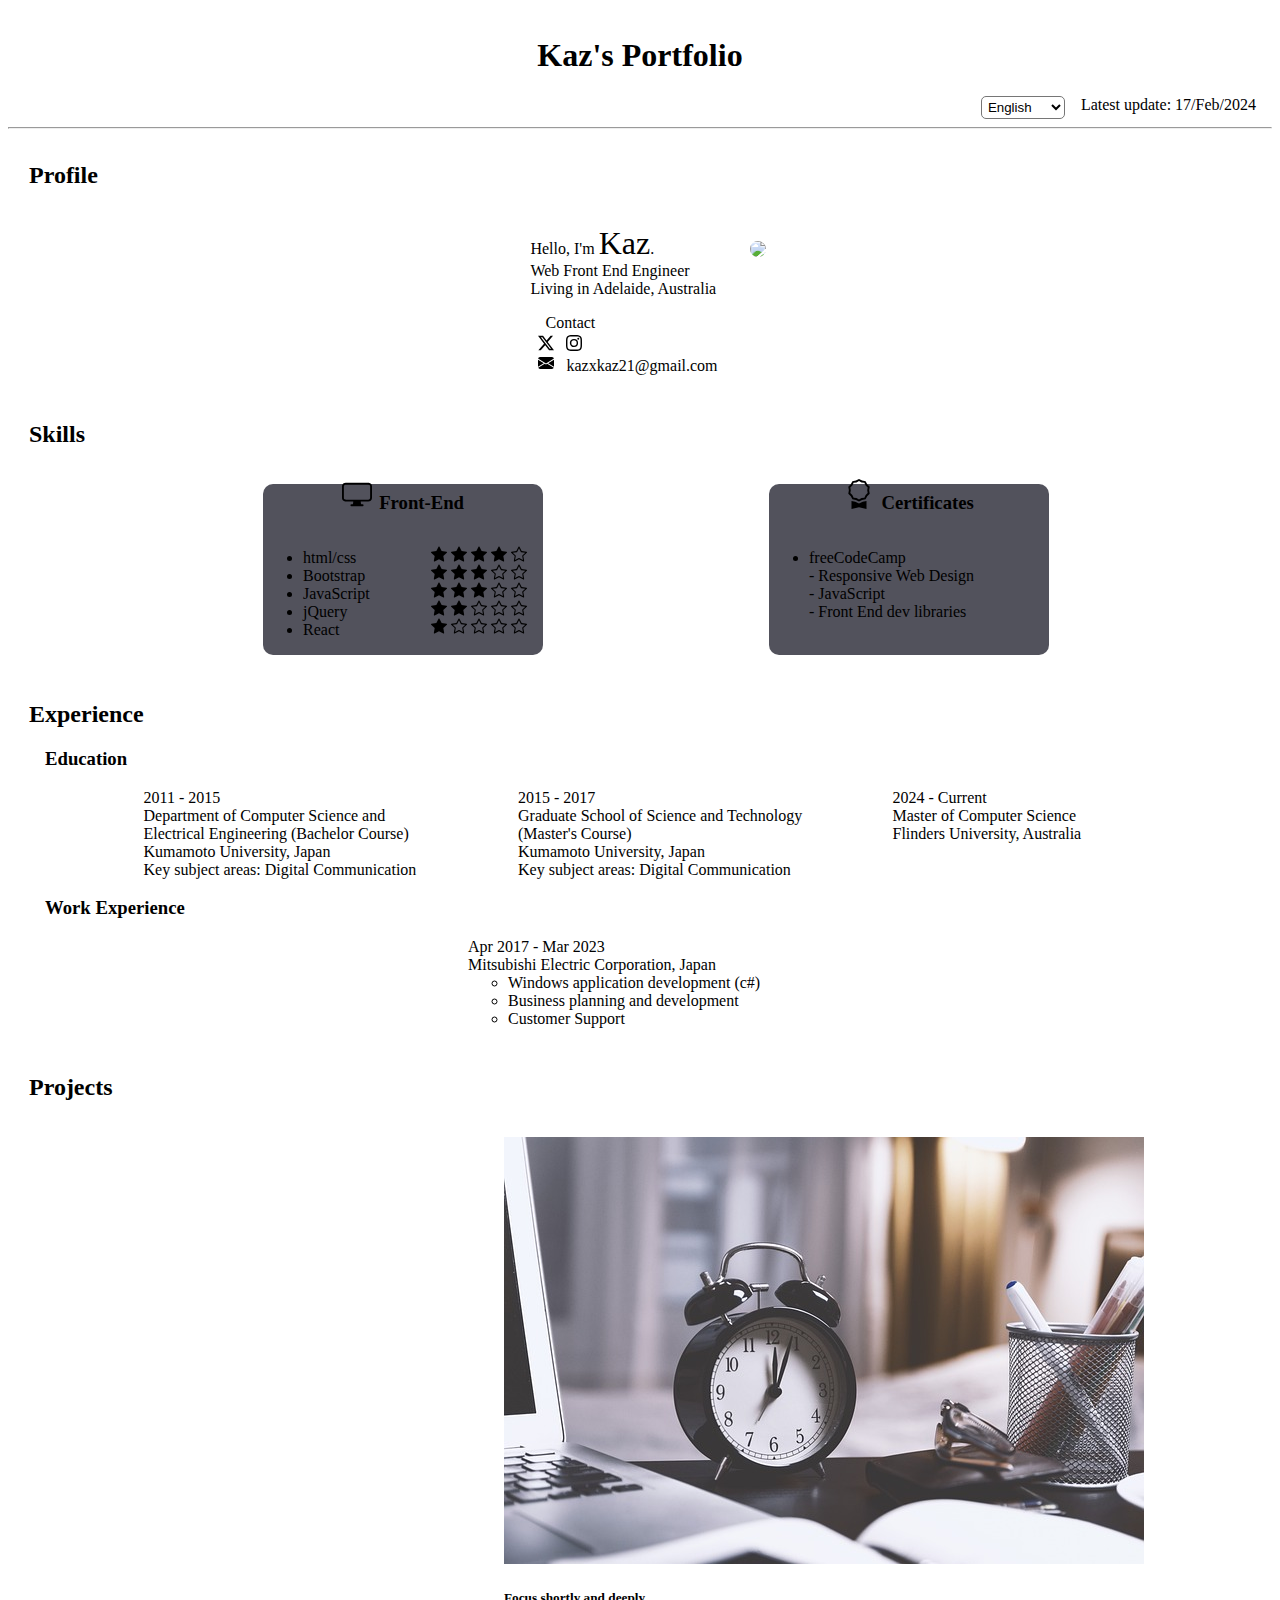
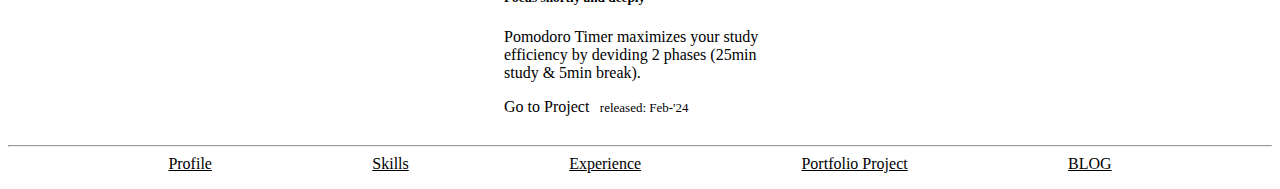
==== index/index.html @ 1d7a9590 "first commit" ====
<!DOCTYPE html>
<html lang="en" data-bs-theme="dark">
    <head>
        <meta charset="utf-8">
        <meta name="viewport" content="width=device-width, initial-scale=1">
        <title>Portfolio</title>
        
        <link href="https://cdn.jsdelivr.net/npm/bootstrap@5.3.2/dist/css/bootstrap.min.css" rel="stylesheet" integrity="sha384-T3c6CoIi6uLrA9TneNEoa7RxnatzjcDSCmG1MXxSR1GAsXEV/Dwwykc2MPK8M2HN" crossorigin="anonymous">
        <link rel="stylesheet" href="style.css"> 
    </head>
    <body>
        <header>
            <h1>Kaz's Portfolio</h1>
            <div class="h-flex flex-right">
                <div id="lang-div">
                    <select class="lang-select" id="lang-button">
                        <option value="english" selected>English</option>
                        <option value="japanese">Japanese</option>
                    </select>
                </div>
                <div id="update"><span id="update-title">Latest update</span>: <span id="update-date">17/Feb/2024</span></div>
            </div>
            <hr>  
        </header>
        <main>
            <div class="pf-container2">
                <h2  id="profile">Profile</h2>
                <div class="h-flex flex-center" id="profile-box">
                    <div class="flex-l" id="profile-description-box">
                        <p id="profile-description">
                            Hello, I'm <span class="emphasized-text">Kaz</span>.</br>
                            <span id="job-title">Web Front End Engineer</span></br>
                            <span id="home-address">Living in Adelaide, Australia</span>
                        </p>
                        <div id="contact" class="bg-primary rounded-3">Contact</div>
                        <div class="sns-icons">
                            <a id="x-icon" href="https://twitter.com/kazxkaz21_" target="_blank">
                                <svg xmlns="http://www.w3.org/2000/svg" width="16" height="16" fill="currentColor" class="bi bi-twitter-x" viewBox="0 0 16 16">
                                    <path d="M12.6.75h2.454l-5.36 6.142L16 15.25h-4.937l-3.867-5.07-4.425 5.07H.316l5.733-6.57L0 .75h5.063l3.495 4.633L12.601.75Zm-.86 13.028h1.36L4.323 2.145H2.865z"/>
                                </svg>
                            </a>
                            <a id="ig-icon" href="https://www.instagram.com/kazxkaz21/" target="_blank">
                                <svg xmlns="http://www.w3.org/2000/svg" width="16" height="16" fill="currentColor" class="bi bi-instagram" viewBox="0 0 16 16">
                                    <path d="M8 0C5.829 0 5.556.01 4.703.048 3.85.088 3.269.222 2.76.42a3.9 3.9 0 0 0-1.417.923A3.9 3.9 0 0 0 .42 2.76C.222 3.268.087 3.85.048 4.7.01 5.555 0 5.827 0 8.001c0 2.172.01 2.444.048 3.297.04.852.174 1.433.372 1.942.205.526.478.972.923 1.417.444.445.89.719 1.416.923.51.198 1.09.333 1.942.372C5.555 15.99 5.827 16 8 16s2.444-.01 3.298-.048c.851-.04 1.434-.174 1.943-.372a3.9 3.9 0 0 0 1.416-.923c.445-.445.718-.891.923-1.417.197-.509.332-1.09.372-1.942C15.99 10.445 16 10.173 16 8s-.01-2.445-.048-3.299c-.04-.851-.175-1.433-.372-1.941a3.9 3.9 0 0 0-.923-1.417A3.9 3.9 0 0 0 13.24.42c-.51-.198-1.092-.333-1.943-.372C10.443.01 10.172 0 7.998 0zm-.717 1.442h.718c2.136 0 2.389.007 3.232.046.78.035 1.204.166 1.486.275.373.145.64.319.92.599s.453.546.598.92c.11.281.24.705.275 1.485.039.843.047 1.096.047 3.231s-.008 2.389-.047 3.232c-.035.78-.166 1.203-.275 1.485a2.5 2.5 0 0 1-.599.919c-.28.28-.546.453-.92.598-.28.11-.704.24-1.485.276-.843.038-1.096.047-3.232.047s-2.39-.009-3.233-.047c-.78-.036-1.203-.166-1.485-.276a2.5 2.5 0 0 1-.92-.598 2.5 2.5 0 0 1-.6-.92c-.109-.281-.24-.705-.275-1.485-.038-.843-.046-1.096-.046-3.233s.008-2.388.046-3.231c.036-.78.166-1.204.276-1.486.145-.373.319-.64.599-.92s.546-.453.92-.598c.282-.11.705-.24 1.485-.276.738-.034 1.024-.044 2.515-.045zm4.988 1.328a.96.96 0 1 0 0 1.92.96.96 0 0 0 0-1.92m-4.27 1.122a4.109 4.109 0 1 0 0 8.217 4.109 4.109 0 0 0 0-8.217m0 1.441a2.667 2.667 0 1 1 0 5.334 2.667 2.667 0 0 1 0-5.334"/>
                                </svg>
                            </a>
                        </div>
                        <svg id="mail-icon" xmlns="http://www.w3.org/2000/svg" width="16" height="16" fill="currentColor" class="bi bi-envelope-fill" viewBox="0 0 16 16">
                            <path d="M.05 3.555A2 2 0 0 1 2 2h12a2 2 0 0 1 1.95 1.555L8 8.414zM0 4.697v7.104l5.803-3.558zM6.761 8.83l-6.57 4.027A2 2 0 0 0 2 14h12a2 2 0 0 0 1.808-1.144l-6.57-4.027L8 9.586zm3.436-.586L16 11.801V4.697z"/>
                        </svg>
                        kazxkaz21@gmail.com
                        
                    </div>
                    <div class="flex-r" id="profile-photo-box">
                        <img class="profile-icon" src="https://slowlife-abroad.com/wp-content/uploads/2023/12/profile_icon.png">
                    </div>
                </div>
            </div>
            <div class="pf-container2">
                <h2 id="skills">Skills</h2>
                <div class="pf-container3 h-flex flex-evenly">
                    <div class="skill-container">
                        <div class="skill-category-container">
                            <svg class="skill-category-icon" xmlns="http://www.w3.org/2000/svg" width="16" height="16" fill="currentColor" class="bi bi-display" viewBox="0 0 16 16">
                                <path d="M0 4s0-2 2-2h12s2 0 2 2v6s0 2-2 2h-4q0 1 .25 1.5H11a.5.5 0 0 1 0 1H5a.5.5 0 0 1 0-1h.75Q6 13 6 12H2s-2 0-2-2zm1.398-.855a.76.76 0 0 0-.254.302A1.5 1.5 0 0 0 1 4.01V10c0 .325.078.502.145.602q.105.156.302.254a1.5 1.5 0 0 0 .538.143L2.01 11H14c.325 0 .502-.078.602-.145a.76.76 0 0 0 .254-.302 1.5 1.5 0 0 0 .143-.538L15 9.99V4c0-.325-.078-.502-.145-.602a.76.76 0 0 0-.302-.254A1.5 1.5 0 0 0 13.99 3H2c-.325 0-.502.078-.602.145"/>
                            </svg>
                            <h3 class="skill-category-name" id="front-end">Front-End</h3>
                        </div>
                        
                        <ul>
                            <li>html/css
                                <div class="skill-level">
                                    <svg xmlns="http://www.w3.org/2000/svg" width="16" height="16" fill="currentColor" class="bi bi-star-fill" viewBox="0 0 16 16">
                                        <path d="M3.612 15.443c-.386.198-.824-.149-.746-.592l.83-4.73L.173 6.765c-.329-.314-.158-.888.283-.95l4.898-.696L7.538.792c.197-.39.73-.39.927 0l2.184 4.327 4.898.696c.441.062.612.636.282.95l-3.522 3.356.83 4.73c.078.443-.36.79-.746.592L8 13.187l-4.389 2.256z"/>
                                    </svg>
                                    <svg xmlns="http://www.w3.org/2000/svg" width="16" height="16" fill="currentColor" class="bi bi-star-fill" viewBox="0 0 16 16">
                                        <path d="M3.612 15.443c-.386.198-.824-.149-.746-.592l.83-4.73L.173 6.765c-.329-.314-.158-.888.283-.95l4.898-.696L7.538.792c.197-.39.73-.39.927 0l2.184 4.327 4.898.696c.441.062.612.636.282.95l-3.522 3.356.83 4.73c.078.443-.36.79-.746.592L8 13.187l-4.389 2.256z"/>
                                    </svg>
                                    <svg xmlns="http://www.w3.org/2000/svg" width="16" height="16" fill="currentColor" class="bi bi-star-fill" viewBox="0 0 16 16">
                                        <path d="M3.612 15.443c-.386.198-.824-.149-.746-.592l.83-4.73L.173 6.765c-.329-.314-.158-.888.283-.95l4.898-.696L7.538.792c.197-.39.73-.39.927 0l2.184 4.327 4.898.696c.441.062.612.636.282.95l-3.522 3.356.83 4.73c.078.443-.36.79-.746.592L8 13.187l-4.389 2.256z"/>
                                    </svg>
                                    <svg xmlns="http://www.w3.org/2000/svg" width="16" height="16" fill="currentColor" class="bi bi-star-fill" viewBox="0 0 16 16">
                                        <path d="M3.612 15.443c-.386.198-.824-.149-.746-.592l.83-4.73L.173 6.765c-.329-.314-.158-.888.283-.95l4.898-.696L7.538.792c.197-.39.73-.39.927 0l2.184 4.327 4.898.696c.441.062.612.636.282.95l-3.522 3.356.83 4.73c.078.443-.36.79-.746.592L8 13.187l-4.389 2.256z"/>
                                    </svg>
                                    <svg xmlns="http://www.w3.org/2000/svg" width="16" height="16" fill="currentColor" class="bi bi-star" viewBox="0 0 16 16">
                                        <path d="M2.866 14.85c-.078.444.36.791.746.593l4.39-2.256 4.389 2.256c.386.198.824-.149.746-.592l-.83-4.73 3.522-3.356c.33-.314.16-.888-.282-.95l-4.898-.696L8.465.792a.513.513 0 0 0-.927 0L5.354 5.12l-4.898.696c-.441.062-.612.636-.283.95l3.523 3.356-.83 4.73zm4.905-2.767-3.686 1.894.694-3.957a.56.56 0 0 0-.163-.505L1.71 6.745l4.052-.576a.53.53 0 0 0 .393-.288L8 2.223l1.847 3.658a.53.53 0 0 0 .393.288l4.052.575-2.906 2.77a.56.56 0 0 0-.163.506l.694 3.957-3.686-1.894a.5.5 0 0 0-.461 0z"/>
                                    </svg>
                                </div>
                            </li>
                            <li>Bootstrap
                                <div class="skill-level">
                                    <svg xmlns="http://www.w3.org/2000/svg" width="16" height="16" fill="currentColor" class="bi bi-star-fill" viewBox="0 0 16 16">
                                        <path d="M3.612 15.443c-.386.198-.824-.149-.746-.592l.83-4.73L.173 6.765c-.329-.314-.158-.888.283-.95l4.898-.696L7.538.792c.197-.39.73-.39.927 0l2.184 4.327 4.898.696c.441.062.612.636.282.95l-3.522 3.356.83 4.73c.078.443-.36.79-.746.592L8 13.187l-4.389 2.256z"/>
                                    </svg>
                                    <svg xmlns="http://www.w3.org/2000/svg" width="16" height="16" fill="currentColor" class="bi bi-star-fill" viewBox="0 0 16 16">
                                        <path d="M3.612 15.443c-.386.198-.824-.149-.746-.592l.83-4.73L.173 6.765c-.329-.314-.158-.888.283-.95l4.898-.696L7.538.792c.197-.39.73-.39.927 0l2.184 4.327 4.898.696c.441.062.612.636.282.95l-3.522 3.356.83 4.73c.078.443-.36.79-.746.592L8 13.187l-4.389 2.256z"/>
                                    </svg>
                                    <svg xmlns="http://www.w3.org/2000/svg" width="16" height="16" fill="currentColor" class="bi bi-star-fill" viewBox="0 0 16 16">
                                        <path d="M3.612 15.443c-.386.198-.824-.149-.746-.592l.83-4.73L.173 6.765c-.329-.314-.158-.888.283-.95l4.898-.696L7.538.792c.197-.39.73-.39.927 0l2.184 4.327 4.898.696c.441.062.612.636.282.95l-3.522 3.356.83 4.73c.078.443-.36.79-.746.592L8 13.187l-4.389 2.256z"/>
                                    </svg>
                                    <svg xmlns="http://www.w3.org/2000/svg" width="16" height="16" fill="currentColor" class="bi bi-star" viewBox="0 0 16 16">
                                        <path d="M2.866 14.85c-.078.444.36.791.746.593l4.39-2.256 4.389 2.256c.386.198.824-.149.746-.592l-.83-4.73 3.522-3.356c.33-.314.16-.888-.282-.95l-4.898-.696L8.465.792a.513.513 0 0 0-.927 0L5.354 5.12l-4.898.696c-.441.062-.612.636-.283.95l3.523 3.356-.83 4.73zm4.905-2.767-3.686 1.894.694-3.957a.56.56 0 0 0-.163-.505L1.71 6.745l4.052-.576a.53.53 0 0 0 .393-.288L8 2.223l1.847 3.658a.53.53 0 0 0 .393.288l4.052.575-2.906 2.77a.56.56 0 0 0-.163.506l.694 3.957-3.686-1.894a.5.5 0 0 0-.461 0z"/>
                                    </svg>
                                    <svg xmlns="http://www.w3.org/2000/svg" width="16" height="16" fill="currentColor" class="bi bi-star" viewBox="0 0 16 16">
                                        <path d="M2.866 14.85c-.078.444.36.791.746.593l4.39-2.256 4.389 2.256c.386.198.824-.149.746-.592l-.83-4.73 3.522-3.356c.33-.314.16-.888-.282-.95l-4.898-.696L8.465.792a.513.513 0 0 0-.927 0L5.354 5.12l-4.898.696c-.441.062-.612.636-.283.95l3.523 3.356-.83 4.73zm4.905-2.767-3.686 1.894.694-3.957a.56.56 0 0 0-.163-.505L1.71 6.745l4.052-.576a.53.53 0 0 0 .393-.288L8 2.223l1.847 3.658a.53.53 0 0 0 .393.288l4.052.575-2.906 2.77a.56.56 0 0 0-.163.506l.694 3.957-3.686-1.894a.5.5 0 0 0-.461 0z"/>
                                    </svg>
                                </div>
                            </li>
                            <li>JavaScript
                                <div class="skill-level">
                                    <svg xmlns="http://www.w3.org/2000/svg" width="16" height="16" fill="currentColor" class="bi bi-star-fill" viewBox="0 0 16 16">
                                        <path d="M3.612 15.443c-.386.198-.824-.149-.746-.592l.83-4.73L.173 6.765c-.329-.314-.158-.888.283-.95l4.898-.696L7.538.792c.197-.39.73-.39.927 0l2.184 4.327 4.898.696c.441.062.612.636.282.95l-3.522 3.356.83 4.73c.078.443-.36.79-.746.592L8 13.187l-4.389 2.256z"/>
                                    </svg>
                                    <svg xmlns="http://www.w3.org/2000/svg" width="16" height="16" fill="currentColor" class="bi bi-star-fill" viewBox="0 0 16 16">
                                        <path d="M3.612 15.443c-.386.198-.824-.149-.746-.592l.83-4.73L.173 6.765c-.329-.314-.158-.888.283-.95l4.898-.696L7.538.792c.197-.39.73-.39.927 0l2.184 4.327 4.898.696c.441.062.612.636.282.95l-3.522 3.356.83 4.73c.078.443-.36.79-.746.592L8 13.187l-4.389 2.256z"/>
                                    </svg>
                                    <svg xmlns="http://www.w3.org/2000/svg" width="16" height="16" fill="currentColor" class="bi bi-star-fill" viewBox="0 0 16 16">
                                        <path d="M3.612 15.443c-.386.198-.824-.149-.746-.592l.83-4.73L.173 6.765c-.329-.314-.158-.888.283-.95l4.898-.696L7.538.792c.197-.39.73-.39.927 0l2.184 4.327 4.898.696c.441.062.612.636.282.95l-3.522 3.356.83 4.73c.078.443-.36.79-.746.592L8 13.187l-4.389 2.256z"/>
                                    </svg>
                                    <svg xmlns="http://www.w3.org/2000/svg" width="16" height="16" fill="currentColor" class="bi bi-star" viewBox="0 0 16 16">
                                        <path d="M2.866 14.85c-.078.444.36.791.746.593l4.39-2.256 4.389 2.256c.386.198.824-.149.746-.592l-.83-4.73 3.522-3.356c.33-.314.16-.888-.282-.95l-4.898-.696L8.465.792a.513.513 0 0 0-.927 0L5.354 5.12l-4.898.696c-.441.062-.612.636-.283.95l3.523 3.356-.83 4.73zm4.905-2.767-3.686 1.894.694-3.957a.56.56 0 0 0-.163-.505L1.71 6.745l4.052-.576a.53.53 0 0 0 .393-.288L8 2.223l1.847 3.658a.53.53 0 0 0 .393.288l4.052.575-2.906 2.77a.56.56 0 0 0-.163.506l.694 3.957-3.686-1.894a.5.5 0 0 0-.461 0z"/>
                                    </svg>
                                    <svg xmlns="http://www.w3.org/2000/svg" width="16" height="16" fill="currentColor" class="bi bi-star" viewBox="0 0 16 16">
                                        <path d="M2.866 14.85c-.078.444.36.791.746.593l4.39-2.256 4.389 2.256c.386.198.824-.149.746-.592l-.83-4.73 3.522-3.356c.33-.314.16-.888-.282-.95l-4.898-.696L8.465.792a.513.513 0 0 0-.927 0L5.354 5.12l-4.898.696c-.441.062-.612.636-.283.95l3.523 3.356-.83 4.73zm4.905-2.767-3.686 1.894.694-3.957a.56.56 0 0 0-.163-.505L1.71 6.745l4.052-.576a.53.53 0 0 0 .393-.288L8 2.223l1.847 3.658a.53.53 0 0 0 .393.288l4.052.575-2.906 2.77a.56.56 0 0 0-.163.506l.694 3.957-3.686-1.894a.5.5 0 0 0-.461 0z"/>
                                    </svg>
                                </div>
                            </li>
                            <li>jQuery
                                <div class="skill-level">
                                    <svg xmlns="http://www.w3.org/2000/svg" width="16" height="16" fill="currentColor" class="bi bi-star-fill" viewBox="0 0 16 16">
                                        <path d="M3.612 15.443c-.386.198-.824-.149-.746-.592l.83-4.73L.173 6.765c-.329-.314-.158-.888.283-.95l4.898-.696L7.538.792c.197-.39.73-.39.927 0l2.184 4.327 4.898.696c.441.062.612.636.282.95l-3.522 3.356.83 4.73c.078.443-.36.79-.746.592L8 13.187l-4.389 2.256z"/>
                                    </svg>
                                    <svg xmlns="http://www.w3.org/2000/svg" width="16" height="16" fill="currentColor" class="bi bi-star-fill" viewBox="0 0 16 16">
                                        <path d="M3.612 15.443c-.386.198-.824-.149-.746-.592l.83-4.73L.173 6.765c-.329-.314-.158-.888.283-.95l4.898-.696L7.538.792c.197-.39.73-.39.927 0l2.184 4.327 4.898.696c.441.062.612.636.282.95l-3.522 3.356.83 4.73c.078.443-.36.79-.746.592L8 13.187l-4.389 2.256z"/>
                                    </svg>
                                    <svg xmlns="http://www.w3.org/2000/svg" width="16" height="16" fill="currentColor" class="bi bi-star" viewBox="0 0 16 16">
                                        <path d="M2.866 14.85c-.078.444.36.791.746.593l4.39-2.256 4.389 2.256c.386.198.824-.149.746-.592l-.83-4.73 3.522-3.356c.33-.314.16-.888-.282-.95l-4.898-.696L8.465.792a.513.513 0 0 0-.927 0L5.354 5.12l-4.898.696c-.441.062-.612.636-.283.95l3.523 3.356-.83 4.73zm4.905-2.767-3.686 1.894.694-3.957a.56.56 0 0 0-.163-.505L1.71 6.745l4.052-.576a.53.53 0 0 0 .393-.288L8 2.223l1.847 3.658a.53.53 0 0 0 .393.288l4.052.575-2.906 2.77a.56.56 0 0 0-.163.506l.694 3.957-3.686-1.894a.5.5 0 0 0-.461 0z"/>
                                    </svg>
                                    <svg xmlns="http://www.w3.org/2000/svg" width="16" height="16" fill="currentColor" class="bi bi-star" viewBox="0 0 16 16">
                                        <path d="M2.866 14.85c-.078.444.36.791.746.593l4.39-2.256 4.389 2.256c.386.198.824-.149.746-.592l-.83-4.73 3.522-3.356c.33-.314.16-.888-.282-.95l-4.898-.696L8.465.792a.513.513 0 0 0-.927 0L5.354 5.12l-4.898.696c-.441.062-.612.636-.283.95l3.523 3.356-.83 4.73zm4.905-2.767-3.686 1.894.694-3.957a.56.56 0 0 0-.163-.505L1.71 6.745l4.052-.576a.53.53 0 0 0 .393-.288L8 2.223l1.847 3.658a.53.53 0 0 0 .393.288l4.052.575-2.906 2.77a.56.56 0 0 0-.163.506l.694 3.957-3.686-1.894a.5.5 0 0 0-.461 0z"/>
                                    </svg>
                                    <svg xmlns="http://www.w3.org/2000/svg" width="16" height="16" fill="currentColor" class="bi bi-star" viewBox="0 0 16 16">
                                        <path d="M2.866 14.85c-.078.444.36.791.746.593l4.39-2.256 4.389 2.256c.386.198.824-.149.746-.592l-.83-4.73 3.522-3.356c.33-.314.16-.888-.282-.95l-4.898-.696L8.465.792a.513.513 0 0 0-.927 0L5.354 5.12l-4.898.696c-.441.062-.612.636-.283.95l3.523 3.356-.83 4.73zm4.905-2.767-3.686 1.894.694-3.957a.56.56 0 0 0-.163-.505L1.71 6.745l4.052-.576a.53.53 0 0 0 .393-.288L8 2.223l1.847 3.658a.53.53 0 0 0 .393.288l4.052.575-2.906 2.77a.56.56 0 0 0-.163.506l.694 3.957-3.686-1.894a.5.5 0 0 0-.461 0z"/>
                                    </svg>
                                </div>
                            </li>
                            <li>React
                                <div class="skill-level">
                                    <svg xmlns="http://www.w3.org/2000/svg" width="16" height="16" fill="currentColor" class="bi bi-star-fill" viewBox="0 0 16 16">
                                        <path d="M3.612 15.443c-.386.198-.824-.149-.746-.592l.83-4.73L.173 6.765c-.329-.314-.158-.888.283-.95l4.898-.696L7.538.792c.197-.39.73-.39.927 0l2.184 4.327 4.898.696c.441.062.612.636.282.95l-3.522 3.356.83 4.73c.078.443-.36.79-.746.592L8 13.187l-4.389 2.256z"/>
                                    </svg>
                                    <svg xmlns="http://www.w3.org/2000/svg" width="16" height="16" fill="currentColor" class="bi bi-star" viewBox="0 0 16 16">
                                        <path d="M2.866 14.85c-.078.444.36.791.746.593l4.39-2.256 4.389 2.256c.386.198.824-.149.746-.592l-.83-4.73 3.522-3.356c.33-.314.16-.888-.282-.95l-4.898-.696L8.465.792a.513.513 0 0 0-.927 0L5.354 5.12l-4.898.696c-.441.062-.612.636-.283.95l3.523 3.356-.83 4.73zm4.905-2.767-3.686 1.894.694-3.957a.56.56 0 0 0-.163-.505L1.71 6.745l4.052-.576a.53.53 0 0 0 .393-.288L8 2.223l1.847 3.658a.53.53 0 0 0 .393.288l4.052.575-2.906 2.77a.56.56 0 0 0-.163.506l.694 3.957-3.686-1.894a.5.5 0 0 0-.461 0z"/>
                                    </svg>
                                    <svg xmlns="http://www.w3.org/2000/svg" width="16" height="16" fill="currentColor" class="bi bi-star" viewBox="0 0 16 16">
                                        <path d="M2.866 14.85c-.078.444.36.791.746.593l4.39-2.256 4.389 2.256c.386.198.824-.149.746-.592l-.83-4.73 3.522-3.356c.33-.314.16-.888-.282-.95l-4.898-.696L8.465.792a.513.513 0 0 0-.927 0L5.354 5.12l-4.898.696c-.441.062-.612.636-.283.95l3.523 3.356-.83 4.73zm4.905-2.767-3.686 1.894.694-3.957a.56.56 0 0 0-.163-.505L1.71 6.745l4.052-.576a.53.53 0 0 0 .393-.288L8 2.223l1.847 3.658a.53.53 0 0 0 .393.288l4.052.575-2.906 2.77a.56.56 0 0 0-.163.506l.694 3.957-3.686-1.894a.5.5 0 0 0-.461 0z"/>
                                    </svg>
                                    <svg xmlns="http://www.w3.org/2000/svg" width="16" height="16" fill="currentColor" class="bi bi-star" viewBox="0 0 16 16">
                                        <path d="M2.866 14.85c-.078.444.36.791.746.593l4.39-2.256 4.389 2.256c.386.198.824-.149.746-.592l-.83-4.73 3.522-3.356c.33-.314.16-.888-.282-.95l-4.898-.696L8.465.792a.513.513 0 0 0-.927 0L5.354 5.12l-4.898.696c-.441.062-.612.636-.283.95l3.523 3.356-.83 4.73zm4.905-2.767-3.686 1.894.694-3.957a.56.56 0 0 0-.163-.505L1.71 6.745l4.052-.576a.53.53 0 0 0 .393-.288L8 2.223l1.847 3.658a.53.53 0 0 0 .393.288l4.052.575-2.906 2.77a.56.56 0 0 0-.163.506l.694 3.957-3.686-1.894a.5.5 0 0 0-.461 0z"/>
                                    </svg>
                                    <svg xmlns="http://www.w3.org/2000/svg" width="16" height="16" fill="currentColor" class="bi bi-star" viewBox="0 0 16 16">
                                        <path d="M2.866 14.85c-.078.444.36.791.746.593l4.39-2.256 4.389 2.256c.386.198.824-.149.746-.592l-.83-4.73 3.522-3.356c.33-.314.16-.888-.282-.95l-4.898-.696L8.465.792a.513.513 0 0 0-.927 0L5.354 5.12l-4.898.696c-.441.062-.612.636-.283.95l3.523 3.356-.83 4.73zm4.905-2.767-3.686 1.894.694-3.957a.56.56 0 0 0-.163-.505L1.71 6.745l4.052-.576a.53.53 0 0 0 .393-.288L8 2.223l1.847 3.658a.53.53 0 0 0 .393.288l4.052.575-2.906 2.77a.56.56 0 0 0-.163.506l.694 3.957-3.686-1.894a.5.5 0 0 0-.461 0z"/>
                                    </svg>
                                </div>
                            </li>
                        </ul>
                    </div>
                    <div class="skill-container invisible">
                        <div class="skill-category-container">
                            <svg class="skill-category-icon" xmlns="http://www.w3.org/2000/svg" width="16" height="16" fill="currentColor" class="bi bi-pc" viewBox="0 0 16 16">
                                <path d="M5 0a1 1 0 0 0-1 1v14a1 1 0 0 0 1 1h6a1 1 0 0 0 1-1V1a1 1 0 0 0-1-1zm.5 14a.5.5 0 1 1 0 1 .5.5 0 0 1 0-1m2 0a.5.5 0 1 1 0 1 .5.5 0 0 1 0-1M5 1.5a.5.5 0 0 1 .5-.5h5a.5.5 0 0 1 0 1h-5a.5.5 0 0 1-.5-.5M5.5 3h5a.5.5 0 0 1 0 1h-5a.5.5 0 0 1 0-1"/>
                              </svg>
                            <h3 class="skill-category-name" id="back-end">Back-End</h3>
                        </div>
                        <ul>
                            <li>Python
                                <div class="skill-level">
                                    <svg xmlns="http://www.w3.org/2000/svg" width="16" height="16" fill="currentColor" class="bi bi-star" viewBox="0 0 16 16">
                                        <path d="M2.866 14.85c-.078.444.36.791.746.593l4.39-2.256 4.389 2.256c.386.198.824-.149.746-.592l-.83-4.73 3.522-3.356c.33-.314.16-.888-.282-.95l-4.898-.696L8.465.792a.513.513 0 0 0-.927 0L5.354 5.12l-4.898.696c-.441.062-.612.636-.283.95l3.523 3.356-.83 4.73zm4.905-2.767-3.686 1.894.694-3.957a.56.56 0 0 0-.163-.505L1.71 6.745l4.052-.576a.53.53 0 0 0 .393-.288L8 2.223l1.847 3.658a.53.53 0 0 0 .393.288l4.052.575-2.906 2.77a.56.56 0 0 0-.163.506l.694 3.957-3.686-1.894a.5.5 0 0 0-.461 0z"/>
                                    </svg>
                                    <svg xmlns="http://www.w3.org/2000/svg" width="16" height="16" fill="currentColor" class="bi bi-star" viewBox="0 0 16 16">
                                        <path d="M2.866 14.85c-.078.444.36.791.746.593l4.39-2.256 4.389 2.256c.386.198.824-.149.746-.592l-.83-4.73 3.522-3.356c.33-.314.16-.888-.282-.95l-4.898-.696L8.465.792a.513.513 0 0 0-.927 0L5.354 5.12l-4.898.696c-.441.062-.612.636-.283.95l3.523 3.356-.83 4.73zm4.905-2.767-3.686 1.894.694-3.957a.56.56 0 0 0-.163-.505L1.71 6.745l4.052-.576a.53.53 0 0 0 .393-.288L8 2.223l1.847 3.658a.53.53 0 0 0 .393.288l4.052.575-2.906 2.77a.56.56 0 0 0-.163.506l.694 3.957-3.686-1.894a.5.5 0 0 0-.461 0z"/>
                                    </svg>
                                    <svg xmlns="http://www.w3.org/2000/svg" width="16" height="16" fill="currentColor" class="bi bi-star" viewBox="0 0 16 16">
                                        <path d="M2.866 14.85c-.078.444.36.791.746.593l4.39-2.256 4.389 2.256c.386.198.824-.149.746-.592l-.83-4.73 3.522-3.356c.33-.314.16-.888-.282-.95l-4.898-.696L8.465.792a.513.513 0 0 0-.927 0L5.354 5.12l-4.898.696c-.441.062-.612.636-.283.95l3.523 3.356-.83 4.73zm4.905-2.767-3.686 1.894.694-3.957a.56.56 0 0 0-.163-.505L1.71 6.745l4.052-.576a.53.53 0 0 0 .393-.288L8 2.223l1.847 3.658a.53.53 0 0 0 .393.288l4.052.575-2.906 2.77a.56.56 0 0 0-.163.506l.694 3.957-3.686-1.894a.5.5 0 0 0-.461 0z"/>
                                    </svg>
                                    <svg xmlns="http://www.w3.org/2000/svg" width="16" height="16" fill="currentColor" class="bi bi-star" viewBox="0 0 16 16">
                                        <path d="M2.866 14.85c-.078.444.36.791.746.593l4.39-2.256 4.389 2.256c.386.198.824-.149.746-.592l-.83-4.73 3.522-3.356c.33-.314.16-.888-.282-.95l-4.898-.696L8.465.792a.513.513 0 0 0-.927 0L5.354 5.12l-4.898.696c-.441.062-.612.636-.283.95l3.523 3.356-.83 4.73zm4.905-2.767-3.686 1.894.694-3.957a.56.56 0 0 0-.163-.505L1.71 6.745l4.052-.576a.53.53 0 0 0 .393-.288L8 2.223l1.847 3.658a.53.53 0 0 0 .393.288l4.052.575-2.906 2.77a.56.56 0 0 0-.163.506l.694 3.957-3.686-1.894a.5.5 0 0 0-.461 0z"/>
                                    </svg>
                                    <svg xmlns="http://www.w3.org/2000/svg" width="16" height="16" fill="currentColor" class="bi bi-star" viewBox="0 0 16 16">
                                        <path d="M2.866 14.85c-.078.444.36.791.746.593l4.39-2.256 4.389 2.256c.386.198.824-.149.746-.592l-.83-4.73 3.522-3.356c.33-.314.16-.888-.282-.95l-4.898-.696L8.465.792a.513.513 0 0 0-.927 0L5.354 5.12l-4.898.696c-.441.062-.612.636-.283.95l3.523 3.356-.83 4.73zm4.905-2.767-3.686 1.894.694-3.957a.56.56 0 0 0-.163-.505L1.71 6.745l4.052-.576a.53.53 0 0 0 .393-.288L8 2.223l1.847 3.658a.53.53 0 0 0 .393.288l4.052.575-2.906 2.77a.56.56 0 0 0-.163.506l.694 3.957-3.686-1.894a.5.5 0 0 0-.461 0z"/>
                                    </svg>
                                </div>
                            </li>
                            <li>C#
                                <div class="skill-level">
                                    <svg xmlns="http://www.w3.org/2000/svg" width="16" height="16" fill="currentColor" class="bi bi-star" viewBox="0 0 16 16">
                                        <path d="M2.866 14.85c-.078.444.36.791.746.593l4.39-2.256 4.389 2.256c.386.198.824-.149.746-.592l-.83-4.73 3.522-3.356c.33-.314.16-.888-.282-.95l-4.898-.696L8.465.792a.513.513 0 0 0-.927 0L5.354 5.12l-4.898.696c-.441.062-.612.636-.283.95l3.523 3.356-.83 4.73zm4.905-2.767-3.686 1.894.694-3.957a.56.56 0 0 0-.163-.505L1.71 6.745l4.052-.576a.53.53 0 0 0 .393-.288L8 2.223l1.847 3.658a.53.53 0 0 0 .393.288l4.052.575-2.906 2.77a.56.56 0 0 0-.163.506l.694 3.957-3.686-1.894a.5.5 0 0 0-.461 0z"/>
                                    </svg>
                                    <svg xmlns="http://www.w3.org/2000/svg" width="16" height="16" fill="currentColor" class="bi bi-star" viewBox="0 0 16 16">
                                        <path d="M2.866 14.85c-.078.444.36.791.746.593l4.39-2.256 4.389 2.256c.386.198.824-.149.746-.592l-.83-4.73 3.522-3.356c.33-.314.16-.888-.282-.95l-4.898-.696L8.465.792a.513.513 0 0 0-.927 0L5.354 5.12l-4.898.696c-.441.062-.612.636-.283.95l3.523 3.356-.83 4.73zm4.905-2.767-3.686 1.894.694-3.957a.56.56 0 0 0-.163-.505L1.71 6.745l4.052-.576a.53.53 0 0 0 .393-.288L8 2.223l1.847 3.658a.53.53 0 0 0 .393.288l4.052.575-2.906 2.77a.56.56 0 0 0-.163.506l.694 3.957-3.686-1.894a.5.5 0 0 0-.461 0z"/>
                                    </svg>
                                    <svg xmlns="http://www.w3.org/2000/svg" width="16" height="16" fill="currentColor" class="bi bi-star" viewBox="0 0 16 16">
                                        <path d="M2.866 14.85c-.078.444.36.791.746.593l4.39-2.256 4.389 2.256c.386.198.824-.149.746-.592l-.83-4.73 3.522-3.356c.33-.314.16-.888-.282-.95l-4.898-.696L8.465.792a.513.513 0 0 0-.927 0L5.354 5.12l-4.898.696c-.441.062-.612.636-.283.95l3.523 3.356-.83 4.73zm4.905-2.767-3.686 1.894.694-3.957a.56.56 0 0 0-.163-.505L1.71 6.745l4.052-.576a.53.53 0 0 0 .393-.288L8 2.223l1.847 3.658a.53.53 0 0 0 .393.288l4.052.575-2.906 2.77a.56.56 0 0 0-.163.506l.694 3.957-3.686-1.894a.5.5 0 0 0-.461 0z"/>
                                    </svg>
                                    <svg xmlns="http://www.w3.org/2000/svg" width="16" height="16" fill="currentColor" class="bi bi-star" viewBox="0 0 16 16">
                                        <path d="M2.866 14.85c-.078.444.36.791.746.593l4.39-2.256 4.389 2.256c.386.198.824-.149.746-.592l-.83-4.73 3.522-3.356c.33-.314.16-.888-.282-.95l-4.898-.696L8.465.792a.513.513 0 0 0-.927 0L5.354 5.12l-4.898.696c-.441.062-.612.636-.283.95l3.523 3.356-.83 4.73zm4.905-2.767-3.686 1.894.694-3.957a.56.56 0 0 0-.163-.505L1.71 6.745l4.052-.576a.53.53 0 0 0 .393-.288L8 2.223l1.847 3.658a.53.53 0 0 0 .393.288l4.052.575-2.906 2.77a.56.56 0 0 0-.163.506l.694 3.957-3.686-1.894a.5.5 0 0 0-.461 0z"/>
                                    </svg>
                                    <svg xmlns="http://www.w3.org/2000/svg" width="16" height="16" fill="currentColor" class="bi bi-star" viewBox="0 0 16 16">
                                        <path d="M2.866 14.85c-.078.444.36.791.746.593l4.39-2.256 4.389 2.256c.386.198.824-.149.746-.592l-.83-4.73 3.522-3.356c.33-.314.16-.888-.282-.95l-4.898-.696L8.465.792a.513.513 0 0 0-.927 0L5.354 5.12l-4.898.696c-.441.062-.612.636-.283.95l3.523 3.356-.83 4.73zm4.905-2.767-3.686 1.894.694-3.957a.56.56 0 0 0-.163-.505L1.71 6.745l4.052-.576a.53.53 0 0 0 .393-.288L8 2.223l1.847 3.658a.53.53 0 0 0 .393.288l4.052.575-2.906 2.77a.56.56 0 0 0-.163.506l.694 3.957-3.686-1.894a.5.5 0 0 0-.461 0z"/>
                                    </svg>
                                </div>
                            </li>
                            <li>C++
                                <div class="skill-level">
                                    <svg xmlns="http://www.w3.org/2000/svg" width="16" height="16" fill="currentColor" class="bi bi-star" viewBox="0 0 16 16">
                                        <path d="M2.866 14.85c-.078.444.36.791.746.593l4.39-2.256 4.389 2.256c.386.198.824-.149.746-.592l-.83-4.73 3.522-3.356c.33-.314.16-.888-.282-.95l-4.898-.696L8.465.792a.513.513 0 0 0-.927 0L5.354 5.12l-4.898.696c-.441.062-.612.636-.283.95l3.523 3.356-.83 4.73zm4.905-2.767-3.686 1.894.694-3.957a.56.56 0 0 0-.163-.505L1.71 6.745l4.052-.576a.53.53 0 0 0 .393-.288L8 2.223l1.847 3.658a.53.53 0 0 0 .393.288l4.052.575-2.906 2.77a.56.56 0 0 0-.163.506l.694 3.957-3.686-1.894a.5.5 0 0 0-.461 0z"/>
                                    </svg>
                                    <svg xmlns="http://www.w3.org/2000/svg" width="16" height="16" fill="currentColor" class="bi bi-star" viewBox="0 0 16 16">
                                        <path d="M2.866 14.85c-.078.444.36.791.746.593l4.39-2.256 4.389 2.256c.386.198.824-.149.746-.592l-.83-4.73 3.522-3.356c.33-.314.16-.888-.282-.95l-4.898-.696L8.465.792a.513.513 0 0 0-.927 0L5.354 5.12l-4.898.696c-.441.062-.612.636-.283.95l3.523 3.356-.83 4.73zm4.905-2.767-3.686 1.894.694-3.957a.56.56 0 0 0-.163-.505L1.71 6.745l4.052-.576a.53.53 0 0 0 .393-.288L8 2.223l1.847 3.658a.53.53 0 0 0 .393.288l4.052.575-2.906 2.77a.56.56 0 0 0-.163.506l.694 3.957-3.686-1.894a.5.5 0 0 0-.461 0z"/>
                                    </svg>
                                    <svg xmlns="http://www.w3.org/2000/svg" width="16" height="16" fill="currentColor" class="bi bi-star" viewBox="0 0 16 16">
                                        <path d="M2.866 14.85c-.078.444.36.791.746.593l4.39-2.256 4.389 2.256c.386.198.824-.149.746-.592l-.83-4.73 3.522-3.356c.33-.314.16-.888-.282-.95l-4.898-.696L8.465.792a.513.513 0 0 0-.927 0L5.354 5.12l-4.898.696c-.441.062-.612.636-.283.95l3.523 3.356-.83 4.73zm4.905-2.767-3.686 1.894.694-3.957a.56.56 0 0 0-.163-.505L1.71 6.745l4.052-.576a.53.53 0 0 0 .393-.288L8 2.223l1.847 3.658a.53.53 0 0 0 .393.288l4.052.575-2.906 2.77a.56.56 0 0 0-.163.506l.694 3.957-3.686-1.894a.5.5 0 0 0-.461 0z"/>
                                    </svg>
                                    <svg xmlns="http://www.w3.org/2000/svg" width="16" height="16" fill="currentColor" class="bi bi-star" viewBox="0 0 16 16">
                                        <path d="M2.866 14.85c-.078.444.36.791.746.593l4.39-2.256 4.389 2.256c.386.198.824-.149.746-.592l-.83-4.73 3.522-3.356c.33-.314.16-.888-.282-.95l-4.898-.696L8.465.792a.513.513 0 0 0-.927 0L5.354 5.12l-4.898.696c-.441.062-.612.636-.283.95l3.523 3.356-.83 4.73zm4.905-2.767-3.686 1.894.694-3.957a.56.56 0 0 0-.163-.505L1.71 6.745l4.052-.576a.53.53 0 0 0 .393-.288L8 2.223l1.847 3.658a.53.53 0 0 0 .393.288l4.052.575-2.906 2.77a.56.56 0 0 0-.163.506l.694 3.957-3.686-1.894a.5.5 0 0 0-.461 0z"/>
                                    </svg>
                                    <svg xmlns="http://www.w3.org/2000/svg" width="16" height="16" fill="currentColor" class="bi bi-star" viewBox="0 0 16 16">
                                        <path d="M2.866 14.85c-.078.444.36.791.746.593l4.39-2.256 4.389 2.256c.386.198.824-.149.746-.592l-.83-4.73 3.522-3.356c.33-.314.16-.888-.282-.95l-4.898-.696L8.465.792a.513.513 0 0 0-.927 0L5.354 5.12l-4.898.696c-.441.062-.612.636-.283.95l3.523 3.356-.83 4.73zm4.905-2.767-3.686 1.894.694-3.957a.56.56 0 0 0-.163-.505L1.71 6.745l4.052-.576a.53.53 0 0 0 .393-.288L8 2.223l1.847 3.658a.53.53 0 0 0 .393.288l4.052.575-2.906 2.77a.56.56 0 0 0-.163.506l.694 3.957-3.686-1.894a.5.5 0 0 0-.461 0z"/>
                                    </svg>
                                </div>
                            </li>
                            <li>PHP
                                <div class="skill-level">
                                    <svg xmlns="http://www.w3.org/2000/svg" width="16" height="16" fill="currentColor" class="bi bi-star" viewBox="0 0 16 16">
                                        <path d="M2.866 14.85c-.078.444.36.791.746.593l4.39-2.256 4.389 2.256c.386.198.824-.149.746-.592l-.83-4.73 3.522-3.356c.33-.314.16-.888-.282-.95l-4.898-.696L8.465.792a.513.513 0 0 0-.927 0L5.354 5.12l-4.898.696c-.441.062-.612.636-.283.95l3.523 3.356-.83 4.73zm4.905-2.767-3.686 1.894.694-3.957a.56.56 0 0 0-.163-.505L1.71 6.745l4.052-.576a.53.53 0 0 0 .393-.288L8 2.223l1.847 3.658a.53.53 0 0 0 .393.288l4.052.575-2.906 2.77a.56.56 0 0 0-.163.506l.694 3.957-3.686-1.894a.5.5 0 0 0-.461 0z"/>
                                    </svg>
                                    <svg xmlns="http://www.w3.org/2000/svg" width="16" height="16" fill="currentColor" class="bi bi-star" viewBox="0 0 16 16">
                                        <path d="M2.866 14.85c-.078.444.36.791.746.593l4.39-2.256 4.389 2.256c.386.198.824-.149.746-.592l-.83-4.73 3.522-3.356c.33-.314.16-.888-.282-.95l-4.898-.696L8.465.792a.513.513 0 0 0-.927 0L5.354 5.12l-4.898.696c-.441.062-.612.636-.283.95l3.523 3.356-.83 4.73zm4.905-2.767-3.686 1.894.694-3.957a.56.56 0 0 0-.163-.505L1.71 6.745l4.052-.576a.53.53 0 0 0 .393-.288L8 2.223l1.847 3.658a.53.53 0 0 0 .393.288l4.052.575-2.906 2.77a.56.56 0 0 0-.163.506l.694 3.957-3.686-1.894a.5.5 0 0 0-.461 0z"/>
                                    </svg>
                                    <svg xmlns="http://www.w3.org/2000/svg" width="16" height="16" fill="currentColor" class="bi bi-star" viewBox="0 0 16 16">
                                        <path d="M2.866 14.85c-.078.444.36.791.746.593l4.39-2.256 4.389 2.256c.386.198.824-.149.746-.592l-.83-4.73 3.522-3.356c.33-.314.16-.888-.282-.95l-4.898-.696L8.465.792a.513.513 0 0 0-.927 0L5.354 5.12l-4.898.696c-.441.062-.612.636-.283.95l3.523 3.356-.83 4.73zm4.905-2.767-3.686 1.894.694-3.957a.56.56 0 0 0-.163-.505L1.71 6.745l4.052-.576a.53.53 0 0 0 .393-.288L8 2.223l1.847 3.658a.53.53 0 0 0 .393.288l4.052.575-2.906 2.77a.56.56 0 0 0-.163.506l.694 3.957-3.686-1.894a.5.5 0 0 0-.461 0z"/>
                                    </svg>
                                    <svg xmlns="http://www.w3.org/2000/svg" width="16" height="16" fill="currentColor" class="bi bi-star" viewBox="0 0 16 16">
                                        <path d="M2.866 14.85c-.078.444.36.791.746.593l4.39-2.256 4.389 2.256c.386.198.824-.149.746-.592l-.83-4.73 3.522-3.356c.33-.314.16-.888-.282-.95l-4.898-.696L8.465.792a.513.513 0 0 0-.927 0L5.354 5.12l-4.898.696c-.441.062-.612.636-.283.95l3.523 3.356-.83 4.73zm4.905-2.767-3.686 1.894.694-3.957a.56.56 0 0 0-.163-.505L1.71 6.745l4.052-.576a.53.53 0 0 0 .393-.288L8 2.223l1.847 3.658a.53.53 0 0 0 .393.288l4.052.575-2.906 2.77a.56.56 0 0 0-.163.506l.694 3.957-3.686-1.894a.5.5 0 0 0-.461 0z"/>
                                    </svg>
                                    <svg xmlns="http://www.w3.org/2000/svg" width="16" height="16" fill="currentColor" class="bi bi-star" viewBox="0 0 16 16">
                                        <path d="M2.866 14.85c-.078.444.36.791.746.593l4.39-2.256 4.389 2.256c.386.198.824-.149.746-.592l-.83-4.73 3.522-3.356c.33-.314.16-.888-.282-.95l-4.898-.696L8.465.792a.513.513 0 0 0-.927 0L5.354 5.12l-4.898.696c-.441.062-.612.636-.283.95l3.523 3.356-.83 4.73zm4.905-2.767-3.686 1.894.694-3.957a.56.56 0 0 0-.163-.505L1.71 6.745l4.052-.576a.53.53 0 0 0 .393-.288L8 2.223l1.847 3.658a.53.53 0 0 0 .393.288l4.052.575-2.906 2.77a.56.56 0 0 0-.163.506l.694 3.957-3.686-1.894a.5.5 0 0 0-.461 0z"/>
                                    </svg>
                                </div>
                            </li>
                            <li>Java
                                <div class="skill-level">
                                    <svg xmlns="http://www.w3.org/2000/svg" width="16" height="16" fill="currentColor" class="bi bi-star" viewBox="0 0 16 16">
                                        <path d="M2.866 14.85c-.078.444.36.791.746.593l4.39-2.256 4.389 2.256c.386.198.824-.149.746-.592l-.83-4.73 3.522-3.356c.33-.314.16-.888-.282-.95l-4.898-.696L8.465.792a.513.513 0 0 0-.927 0L5.354 5.12l-4.898.696c-.441.062-.612.636-.283.95l3.523 3.356-.83 4.73zm4.905-2.767-3.686 1.894.694-3.957a.56.56 0 0 0-.163-.505L1.71 6.745l4.052-.576a.53.53 0 0 0 .393-.288L8 2.223l1.847 3.658a.53.53 0 0 0 .393.288l4.052.575-2.906 2.77a.56.56 0 0 0-.163.506l.694 3.957-3.686-1.894a.5.5 0 0 0-.461 0z"/>
                                    </svg>
                                    <svg xmlns="http://www.w3.org/2000/svg" width="16" height="16" fill="currentColor" class="bi bi-star" viewBox="0 0 16 16">
                                        <path d="M2.866 14.85c-.078.444.36.791.746.593l4.39-2.256 4.389 2.256c.386.198.824-.149.746-.592l-.83-4.73 3.522-3.356c.33-.314.16-.888-.282-.95l-4.898-.696L8.465.792a.513.513 0 0 0-.927 0L5.354 5.12l-4.898.696c-.441.062-.612.636-.283.95l3.523 3.356-.83 4.73zm4.905-2.767-3.686 1.894.694-3.957a.56.56 0 0 0-.163-.505L1.71 6.745l4.052-.576a.53.53 0 0 0 .393-.288L8 2.223l1.847 3.658a.53.53 0 0 0 .393.288l4.052.575-2.906 2.77a.56.56 0 0 0-.163.506l.694 3.957-3.686-1.894a.5.5 0 0 0-.461 0z"/>
                                    </svg>
                                    <svg xmlns="http://www.w3.org/2000/svg" width="16" height="16" fill="currentColor" class="bi bi-star" viewBox="0 0 16 16">
                                        <path d="M2.866 14.85c-.078.444.36.791.746.593l4.39-2.256 4.389 2.256c.386.198.824-.149.746-.592l-.83-4.73 3.522-3.356c.33-.314.16-.888-.282-.95l-4.898-.696L8.465.792a.513.513 0 0 0-.927 0L5.354 5.12l-4.898.696c-.441.062-.612.636-.283.95l3.523 3.356-.83 4.73zm4.905-2.767-3.686 1.894.694-3.957a.56.56 0 0 0-.163-.505L1.71 6.745l4.052-.576a.53.53 0 0 0 .393-.288L8 2.223l1.847 3.658a.53.53 0 0 0 .393.288l4.052.575-2.906 2.77a.56.56 0 0 0-.163.506l.694 3.957-3.686-1.894a.5.5 0 0 0-.461 0z"/>
                                    </svg>
                                    <svg xmlns="http://www.w3.org/2000/svg" width="16" height="16" fill="currentColor" class="bi bi-star" viewBox="0 0 16 16">
                                        <path d="M2.866 14.85c-.078.444.36.791.746.593l4.39-2.256 4.389 2.256c.386.198.824-.149.746-.592l-.83-4.73 3.522-3.356c.33-.314.16-.888-.282-.95l-4.898-.696L8.465.792a.513.513 0 0 0-.927 0L5.354 5.12l-4.898.696c-.441.062-.612.636-.283.95l3.523 3.356-.83 4.73zm4.905-2.767-3.686 1.894.694-3.957a.56.56 0 0 0-.163-.505L1.71 6.745l4.052-.576a.53.53 0 0 0 .393-.288L8 2.223l1.847 3.658a.53.53 0 0 0 .393.288l4.052.575-2.906 2.77a.56.56 0 0 0-.163.506l.694 3.957-3.686-1.894a.5.5 0 0 0-.461 0z"/>
                                    </svg>
                                    <svg xmlns="http://www.w3.org/2000/svg" width="16" height="16" fill="currentColor" class="bi bi-star" viewBox="0 0 16 16">
                                        <path d="M2.866 14.85c-.078.444.36.791.746.593l4.39-2.256 4.389 2.256c.386.198.824-.149.746-.592l-.83-4.73 3.522-3.356c.33-.314.16-.888-.282-.95l-4.898-.696L8.465.792a.513.513 0 0 0-.927 0L5.354 5.12l-4.898.696c-.441.062-.612.636-.283.95l3.523 3.356-.83 4.73zm4.905-2.767-3.686 1.894.694-3.957a.56.56 0 0 0-.163-.505L1.71 6.745l4.052-.576a.53.53 0 0 0 .393-.288L8 2.223l1.847 3.658a.53.53 0 0 0 .393.288l4.052.575-2.906 2.77a.56.56 0 0 0-.163.506l.694 3.957-3.686-1.894a.5.5 0 0 0-.461 0z"/>
                                    </svg>
                                </div>
                            </li>
                            <li>SQL
                                <div class="skill-level">
                                    <svg xmlns="http://www.w3.org/2000/svg" width="16" height="16" fill="currentColor" class="bi bi-star" viewBox="0 0 16 16">
                                        <path d="M2.866 14.85c-.078.444.36.791.746.593l4.39-2.256 4.389 2.256c.386.198.824-.149.746-.592l-.83-4.73 3.522-3.356c.33-.314.16-.888-.282-.95l-4.898-.696L8.465.792a.513.513 0 0 0-.927 0L5.354 5.12l-4.898.696c-.441.062-.612.636-.283.95l3.523 3.356-.83 4.73zm4.905-2.767-3.686 1.894.694-3.957a.56.56 0 0 0-.163-.505L1.71 6.745l4.052-.576a.53.53 0 0 0 .393-.288L8 2.223l1.847 3.658a.53.53 0 0 0 .393.288l4.052.575-2.906 2.77a.56.56 0 0 0-.163.506l.694 3.957-3.686-1.894a.5.5 0 0 0-.461 0z"/>
                                    </svg>
                                    <svg xmlns="http://www.w3.org/2000/svg" width="16" height="16" fill="currentColor" class="bi bi-star" viewBox="0 0 16 16">
                                        <path d="M2.866 14.85c-.078.444.36.791.746.593l4.39-2.256 4.389 2.256c.386.198.824-.149.746-.592l-.83-4.73 3.522-3.356c.33-.314.16-.888-.282-.95l-4.898-.696L8.465.792a.513.513 0 0 0-.927 0L5.354 5.12l-4.898.696c-.441.062-.612.636-.283.95l3.523 3.356-.83 4.73zm4.905-2.767-3.686 1.894.694-3.957a.56.56 0 0 0-.163-.505L1.71 6.745l4.052-.576a.53.53 0 0 0 .393-.288L8 2.223l1.847 3.658a.53.53 0 0 0 .393.288l4.052.575-2.906 2.77a.56.56 0 0 0-.163.506l.694 3.957-3.686-1.894a.5.5 0 0 0-.461 0z"/>
                                    </svg>
                                    <svg xmlns="http://www.w3.org/2000/svg" width="16" height="16" fill="currentColor" class="bi bi-star" viewBox="0 0 16 16">
                                        <path d="M2.866 14.85c-.078.444.36.791.746.593l4.39-2.256 4.389 2.256c.386.198.824-.149.746-.592l-.83-4.73 3.522-3.356c.33-.314.16-.888-.282-.95l-4.898-.696L8.465.792a.513.513 0 0 0-.927 0L5.354 5.12l-4.898.696c-.441.062-.612.636-.283.95l3.523 3.356-.83 4.73zm4.905-2.767-3.686 1.894.694-3.957a.56.56 0 0 0-.163-.505L1.71 6.745l4.052-.576a.53.53 0 0 0 .393-.288L8 2.223l1.847 3.658a.53.53 0 0 0 .393.288l4.052.575-2.906 2.77a.56.56 0 0 0-.163.506l.694 3.957-3.686-1.894a.5.5 0 0 0-.461 0z"/>
                                    </svg>
                                    <svg xmlns="http://www.w3.org/2000/svg" width="16" height="16" fill="currentColor" class="bi bi-star" viewBox="0 0 16 16">
                                        <path d="M2.866 14.85c-.078.444.36.791.746.593l4.39-2.256 4.389 2.256c.386.198.824-.149.746-.592l-.83-4.73 3.522-3.356c.33-.314.16-.888-.282-.95l-4.898-.696L8.465.792a.513.513 0 0 0-.927 0L5.354 5.12l-4.898.696c-.441.062-.612.636-.283.95l3.523 3.356-.83 4.73zm4.905-2.767-3.686 1.894.694-3.957a.56.56 0 0 0-.163-.505L1.71 6.745l4.052-.576a.53.53 0 0 0 .393-.288L8 2.223l1.847 3.658a.53.53 0 0 0 .393.288l4.052.575-2.906 2.77a.56.56 0 0 0-.163.506l.694 3.957-3.686-1.894a.5.5 0 0 0-.461 0z"/>
                                    </svg>
                                    <svg xmlns="http://www.w3.org/2000/svg" width="16" height="16" fill="currentColor" class="bi bi-star" viewBox="0 0 16 16">
                                        <path d="M2.866 14.85c-.078.444.36.791.746.593l4.39-2.256 4.389 2.256c.386.198.824-.149.746-.592l-.83-4.73 3.522-3.356c.33-.314.16-.888-.282-.95l-4.898-.696L8.465.792a.513.513 0 0 0-.927 0L5.354 5.12l-4.898.696c-.441.062-.612.636-.283.95l3.523 3.356-.83 4.73zm4.905-2.767-3.686 1.894.694-3.957a.56.56 0 0 0-.163-.505L1.71 6.745l4.052-.576a.53.53 0 0 0 .393-.288L8 2.223l1.847 3.658a.53.53 0 0 0 .393.288l4.052.575-2.906 2.77a.56.56 0 0 0-.163.506l.694 3.957-3.686-1.894a.5.5 0 0 0-.461 0z"/>
                                    </svg>
                                </div>
                            </li>
                            <li>MySQL
                                <div class="skill-level">
                                    <svg xmlns="http://www.w3.org/2000/svg" width="16" height="16" fill="currentColor" class="bi bi-star" viewBox="0 0 16 16">
                                        <path d="M2.866 14.85c-.078.444.36.791.746.593l4.39-2.256 4.389 2.256c.386.198.824-.149.746-.592l-.83-4.73 3.522-3.356c.33-.314.16-.888-.282-.95l-4.898-.696L8.465.792a.513.513 0 0 0-.927 0L5.354 5.12l-4.898.696c-.441.062-.612.636-.283.95l3.523 3.356-.83 4.73zm4.905-2.767-3.686 1.894.694-3.957a.56.56 0 0 0-.163-.505L1.71 6.745l4.052-.576a.53.53 0 0 0 .393-.288L8 2.223l1.847 3.658a.53.53 0 0 0 .393.288l4.052.575-2.906 2.77a.56.56 0 0 0-.163.506l.694 3.957-3.686-1.894a.5.5 0 0 0-.461 0z"/>
                                    </svg>
                                    <svg xmlns="http://www.w3.org/2000/svg" width="16" height="16" fill="currentColor" class="bi bi-star" viewBox="0 0 16 16">
                                        <path d="M2.866 14.85c-.078.444.36.791.746.593l4.39-2.256 4.389 2.256c.386.198.824-.149.746-.592l-.83-4.73 3.522-3.356c.33-.314.16-.888-.282-.95l-4.898-.696L8.465.792a.513.513 0 0 0-.927 0L5.354 5.12l-4.898.696c-.441.062-.612.636-.283.95l3.523 3.356-.83 4.73zm4.905-2.767-3.686 1.894.694-3.957a.56.56 0 0 0-.163-.505L1.71 6.745l4.052-.576a.53.53 0 0 0 .393-.288L8 2.223l1.847 3.658a.53.53 0 0 0 .393.288l4.052.575-2.906 2.77a.56.56 0 0 0-.163.506l.694 3.957-3.686-1.894a.5.5 0 0 0-.461 0z"/>
                                    </svg>
                                    <svg xmlns="http://www.w3.org/2000/svg" width="16" height="16" fill="currentColor" class="bi bi-star" viewBox="0 0 16 16">
                                        <path d="M2.866 14.85c-.078.444.36.791.746.593l4.39-2.256 4.389 2.256c.386.198.824-.149.746-.592l-.83-4.73 3.522-3.356c.33-.314.16-.888-.282-.95l-4.898-.696L8.465.792a.513.513 0 0 0-.927 0L5.354 5.12l-4.898.696c-.441.062-.612.636-.283.95l3.523 3.356-.83 4.73zm4.905-2.767-3.686 1.894.694-3.957a.56.56 0 0 0-.163-.505L1.71 6.745l4.052-.576a.53.53 0 0 0 .393-.288L8 2.223l1.847 3.658a.53.53 0 0 0 .393.288l4.052.575-2.906 2.77a.56.56 0 0 0-.163.506l.694 3.957-3.686-1.894a.5.5 0 0 0-.461 0z"/>
                                    </svg>
                                    <svg xmlns="http://www.w3.org/2000/svg" width="16" height="16" fill="currentColor" class="bi bi-star" viewBox="0 0 16 16">
                                        <path d="M2.866 14.85c-.078.444.36.791.746.593l4.39-2.256 4.389 2.256c.386.198.824-.149.746-.592l-.83-4.73 3.522-3.356c.33-.314.16-.888-.282-.95l-4.898-.696L8.465.792a.513.513 0 0 0-.927 0L5.354 5.12l-4.898.696c-.441.062-.612.636-.283.95l3.523 3.356-.83 4.73zm4.905-2.767-3.686 1.894.694-3.957a.56.56 0 0 0-.163-.505L1.71 6.745l4.052-.576a.53.53 0 0 0 .393-.288L8 2.223l1.847 3.658a.53.53 0 0 0 .393.288l4.052.575-2.906 2.77a.56.56 0 0 0-.163.506l.694 3.957-3.686-1.894a.5.5 0 0 0-.461 0z"/>
                                    </svg>
                                    <svg xmlns="http://www.w3.org/2000/svg" width="16" height="16" fill="currentColor" class="bi bi-star" viewBox="0 0 16 16">
                                        <path d="M2.866 14.85c-.078.444.36.791.746.593l4.39-2.256 4.389 2.256c.386.198.824-.149.746-.592l-.83-4.73 3.522-3.356c.33-.314.16-.888-.282-.95l-4.898-.696L8.465.792a.513.513 0 0 0-.927 0L5.354 5.12l-4.898.696c-.441.062-.612.636-.283.95l3.523 3.356-.83 4.73zm4.905-2.767-3.686 1.894.694-3.957a.56.56 0 0 0-.163-.505L1.71 6.745l4.052-.576a.53.53 0 0 0 .393-.288L8 2.223l1.847 3.658a.53.53 0 0 0 .393.288l4.052.575-2.906 2.77a.56.56 0 0 0-.163.506l.694 3.957-3.686-1.894a.5.5 0 0 0-.461 0z"/>
                                    </svg>
                                </div>
                            </li>
                            <li>MongoDB
                                <div class="skill-level">
                                    <svg xmlns="http://www.w3.org/2000/svg" width="16" height="16" fill="currentColor" class="bi bi-star" viewBox="0 0 16 16">
                                        <path d="M2.866 14.85c-.078.444.36.791.746.593l4.39-2.256 4.389 2.256c.386.198.824-.149.746-.592l-.83-4.73 3.522-3.356c.33-.314.16-.888-.282-.95l-4.898-.696L8.465.792a.513.513 0 0 0-.927 0L5.354 5.12l-4.898.696c-.441.062-.612.636-.283.95l3.523 3.356-.83 4.73zm4.905-2.767-3.686 1.894.694-3.957a.56.56 0 0 0-.163-.505L1.71 6.745l4.052-.576a.53.53 0 0 0 .393-.288L8 2.223l1.847 3.658a.53.53 0 0 0 .393.288l4.052.575-2.906 2.77a.56.56 0 0 0-.163.506l.694 3.957-3.686-1.894a.5.5 0 0 0-.461 0z"/>
                                    </svg>
                                    <svg xmlns="http://www.w3.org/2000/svg" width="16" height="16" fill="currentColor" class="bi bi-star" viewBox="0 0 16 16">
                                        <path d="M2.866 14.85c-.078.444.36.791.746.593l4.39-2.256 4.389 2.256c.386.198.824-.149.746-.592l-.83-4.73 3.522-3.356c.33-.314.16-.888-.282-.95l-4.898-.696L8.465.792a.513.513 0 0 0-.927 0L5.354 5.12l-4.898.696c-.441.062-.612.636-.283.95l3.523 3.356-.83 4.73zm4.905-2.767-3.686 1.894.694-3.957a.56.56 0 0 0-.163-.505L1.71 6.745l4.052-.576a.53.53 0 0 0 .393-.288L8 2.223l1.847 3.658a.53.53 0 0 0 .393.288l4.052.575-2.906 2.77a.56.56 0 0 0-.163.506l.694 3.957-3.686-1.894a.5.5 0 0 0-.461 0z"/>
                                    </svg>
                                    <svg xmlns="http://www.w3.org/2000/svg" width="16" height="16" fill="currentColor" class="bi bi-star" viewBox="0 0 16 16">
                                        <path d="M2.866 14.85c-.078.444.36.791.746.593l4.39-2.256 4.389 2.256c.386.198.824-.149.746-.592l-.83-4.73 3.522-3.356c.33-.314.16-.888-.282-.95l-4.898-.696L8.465.792a.513.513 0 0 0-.927 0L5.354 5.12l-4.898.696c-.441.062-.612.636-.283.95l3.523 3.356-.83 4.73zm4.905-2.767-3.686 1.894.694-3.957a.56.56 0 0 0-.163-.505L1.71 6.745l4.052-.576a.53.53 0 0 0 .393-.288L8 2.223l1.847 3.658a.53.53 0 0 0 .393.288l4.052.575-2.906 2.77a.56.56 0 0 0-.163.506l.694 3.957-3.686-1.894a.5.5 0 0 0-.461 0z"/>
                                    </svg>
                                    <svg xmlns="http://www.w3.org/2000/svg" width="16" height="16" fill="currentColor" class="bi bi-star" viewBox="0 0 16 16">
                                        <path d="M2.866 14.85c-.078.444.36.791.746.593l4.39-2.256 4.389 2.256c.386.198.824-.149.746-.592l-.83-4.73 3.522-3.356c.33-.314.16-.888-.282-.95l-4.898-.696L8.465.792a.513.513 0 0 0-.927 0L5.354 5.12l-4.898.696c-.441.062-.612.636-.283.95l3.523 3.356-.83 4.73zm4.905-2.767-3.686 1.894.694-3.957a.56.56 0 0 0-.163-.505L1.71 6.745l4.052-.576a.53.53 0 0 0 .393-.288L8 2.223l1.847 3.658a.53.53 0 0 0 .393.288l4.052.575-2.906 2.77a.56.56 0 0 0-.163.506l.694 3.957-3.686-1.894a.5.5 0 0 0-.461 0z"/>
                                    </svg>
                                    <svg xmlns="http://www.w3.org/2000/svg" width="16" height="16" fill="currentColor" class="bi bi-star" viewBox="0 0 16 16">
                                        <path d="M2.866 14.85c-.078.444.36.791.746.593l4.39-2.256 4.389 2.256c.386.198.824-.149.746-.592l-.83-4.73 3.522-3.356c.33-.314.16-.888-.282-.95l-4.898-.696L8.465.792a.513.513 0 0 0-.927 0L5.354 5.12l-4.898.696c-.441.062-.612.636-.283.95l3.523 3.356-.83 4.73zm4.905-2.767-3.686 1.894.694-3.957a.56.56 0 0 0-.163-.505L1.71 6.745l4.052-.576a.53.53 0 0 0 .393-.288L8 2.223l1.847 3.658a.53.53 0 0 0 .393.288l4.052.575-2.906 2.77a.56.56 0 0 0-.163.506l.694 3.957-3.686-1.894a.5.5 0 0 0-.461 0z"/>
                                    </svg>
                                </div>
                            </li>
                        </ul>
                    </div>
                    <div class="skill-container invisible">
                        <div class="skill-category-container">
                            <svg class="skill-category-icon" xmlns="http://www.w3.org/2000/svg" width="16" height="16" fill="currentColor" class="bi bi-list-stars" viewBox="0 0 16 16">
                                <path fill-rule="evenodd" d="M5 11.5a.5.5 0 0 1 .5-.5h9a.5.5 0 0 1 0 1h-9a.5.5 0 0 1-.5-.5m0-4a.5.5 0 0 1 .5-.5h9a.5.5 0 0 1 0 1h-9a.5.5 0 0 1-.5-.5m0-4a.5.5 0 0 1 .5-.5h9a.5.5 0 0 1 0 1h-9a.5.5 0 0 1-.5-.5"/>
                                <path d="M2.242 2.194a.27.27 0 0 1 .516 0l.162.53c.035.115.14.194.258.194h.551c.259 0 .37.333.164.493l-.468.363a.28.28 0 0 0-.094.3l.173.569c.078.256-.213.462-.423.3l-.417-.324a.27.27 0 0 0-.328 0l-.417.323c-.21.163-.5-.043-.423-.299l.173-.57a.28.28 0 0 0-.094-.299l-.468-.363c-.206-.16-.095-.493.164-.493h.55a.27.27 0 0 0 .259-.194zm0 4a.27.27 0 0 1 .516 0l.162.53c.035.115.14.194.258.194h.551c.259 0 .37.333.164.493l-.468.363a.28.28 0 0 0-.094.3l.173.569c.078.255-.213.462-.423.3l-.417-.324a.27.27 0 0 0-.328 0l-.417.323c-.21.163-.5-.043-.423-.299l.173-.57a.28.28 0 0 0-.094-.299l-.468-.363c-.206-.16-.095-.493.164-.493h.55a.27.27 0 0 0 .259-.194zm0 4a.27.27 0 0 1 .516 0l.162.53c.035.115.14.194.258.194h.551c.259 0 .37.333.164.493l-.468.363a.28.28 0 0 0-.094.3l.173.569c.078.255-.213.462-.423.3l-.417-.324a.27.27 0 0 0-.328 0l-.417.323c-.21.163-.5-.043-.423-.299l.173-.57a.28.28 0 0 0-.094-.299l-.468-.363c-.206-.16-.095-.493.164-.493h.55a.27.27 0 0 0 .259-.194z"/>
                              </svg>
                            <h3 class="skill-category-name" id="other-skills">Others</h3>
                        </div>
                        <ul>
                            <li>Wordpress
                                <div class="skill-level">
                                    <svg xmlns="http://www.w3.org/2000/svg" width="16" height="16" fill="currentColor" class="bi bi-star" viewBox="0 0 16 16">
                                        <path d="M2.866 14.85c-.078.444.36.791.746.593l4.39-2.256 4.389 2.256c.386.198.824-.149.746-.592l-.83-4.73 3.522-3.356c.33-.314.16-.888-.282-.95l-4.898-.696L8.465.792a.513.513 0 0 0-.927 0L5.354 5.12l-4.898.696c-.441.062-.612.636-.283.95l3.523 3.356-.83 4.73zm4.905-2.767-3.686 1.894.694-3.957a.56.56 0 0 0-.163-.505L1.71 6.745l4.052-.576a.53.53 0 0 0 .393-.288L8 2.223l1.847 3.658a.53.53 0 0 0 .393.288l4.052.575-2.906 2.77a.56.56 0 0 0-.163.506l.694 3.957-3.686-1.894a.5.5 0 0 0-.461 0z"/>
                                    </svg>
                                    <svg xmlns="http://www.w3.org/2000/svg" width="16" height="16" fill="currentColor" class="bi bi-star" viewBox="0 0 16 16">
                                        <path d="M2.866 14.85c-.078.444.36.791.746.593l4.39-2.256 4.389 2.256c.386.198.824-.149.746-.592l-.83-4.73 3.522-3.356c.33-.314.16-.888-.282-.95l-4.898-.696L8.465.792a.513.513 0 0 0-.927 0L5.354 5.12l-4.898.696c-.441.062-.612.636-.283.95l3.523 3.356-.83 4.73zm4.905-2.767-3.686 1.894.694-3.957a.56.56 0 0 0-.163-.505L1.71 6.745l4.052-.576a.53.53 0 0 0 .393-.288L8 2.223l1.847 3.658a.53.53 0 0 0 .393.288l4.052.575-2.906 2.77a.56.56 0 0 0-.163.506l.694 3.957-3.686-1.894a.5.5 0 0 0-.461 0z"/>
                                    </svg>
                                    <svg xmlns="http://www.w3.org/2000/svg" width="16" height="16" fill="currentColor" class="bi bi-star" viewBox="0 0 16 16">
                                        <path d="M2.866 14.85c-.078.444.36.791.746.593l4.39-2.256 4.389 2.256c.386.198.824-.149.746-.592l-.83-4.73 3.522-3.356c.33-.314.16-.888-.282-.95l-4.898-.696L8.465.792a.513.513 0 0 0-.927 0L5.354 5.12l-4.898.696c-.441.062-.612.636-.283.95l3.523 3.356-.83 4.73zm4.905-2.767-3.686 1.894.694-3.957a.56.56 0 0 0-.163-.505L1.71 6.745l4.052-.576a.53.53 0 0 0 .393-.288L8 2.223l1.847 3.658a.53.53 0 0 0 .393.288l4.052.575-2.906 2.77a.56.56 0 0 0-.163.506l.694 3.957-3.686-1.894a.5.5 0 0 0-.461 0z"/>
                                    </svg>
                                    <svg xmlns="http://www.w3.org/2000/svg" width="16" height="16" fill="currentColor" class="bi bi-star" viewBox="0 0 16 16">
                                        <path d="M2.866 14.85c-.078.444.36.791.746.593l4.39-2.256 4.389 2.256c.386.198.824-.149.746-.592l-.83-4.73 3.522-3.356c.33-.314.16-.888-.282-.95l-4.898-.696L8.465.792a.513.513 0 0 0-.927 0L5.354 5.12l-4.898.696c-.441.062-.612.636-.283.95l3.523 3.356-.83 4.73zm4.905-2.767-3.686 1.894.694-3.957a.56.56 0 0 0-.163-.505L1.71 6.745l4.052-.576a.53.53 0 0 0 .393-.288L8 2.223l1.847 3.658a.53.53 0 0 0 .393.288l4.052.575-2.906 2.77a.56.56 0 0 0-.163.506l.694 3.957-3.686-1.894a.5.5 0 0 0-.461 0z"/>
                                    </svg>
                                    <svg xmlns="http://www.w3.org/2000/svg" width="16" height="16" fill="currentColor" class="bi bi-star" viewBox="0 0 16 16">
                                        <path d="M2.866 14.85c-.078.444.36.791.746.593l4.39-2.256 4.389 2.256c.386.198.824-.149.746-.592l-.83-4.73 3.522-3.356c.33-.314.16-.888-.282-.95l-4.898-.696L8.465.792a.513.513 0 0 0-.927 0L5.354 5.12l-4.898.696c-.441.062-.612.636-.283.95l3.523 3.356-.83 4.73zm4.905-2.767-3.686 1.894.694-3.957a.56.56 0 0 0-.163-.505L1.71 6.745l4.052-.576a.53.53 0 0 0 .393-.288L8 2.223l1.847 3.658a.53.53 0 0 0 .393.288l4.052.575-2.906 2.77a.56.56 0 0 0-.163.506l.694 3.957-3.686-1.894a.5.5 0 0 0-.461 0z"/>
                                    </svg>
                                </div>
                            </li>
                            <li>Cyber Security
                                <div class="skill-level">
                                    <svg xmlns="http://www.w3.org/2000/svg" width="16" height="16" fill="currentColor" class="bi bi-star" viewBox="0 0 16 16">
                                        <path d="M2.866 14.85c-.078.444.36.791.746.593l4.39-2.256 4.389 2.256c.386.198.824-.149.746-.592l-.83-4.73 3.522-3.356c.33-.314.16-.888-.282-.95l-4.898-.696L8.465.792a.513.513 0 0 0-.927 0L5.354 5.12l-4.898.696c-.441.062-.612.636-.283.95l3.523 3.356-.83 4.73zm4.905-2.767-3.686 1.894.694-3.957a.56.56 0 0 0-.163-.505L1.71 6.745l4.052-.576a.53.53 0 0 0 .393-.288L8 2.223l1.847 3.658a.53.53 0 0 0 .393.288l4.052.575-2.906 2.77a.56.56 0 0 0-.163.506l.694 3.957-3.686-1.894a.5.5 0 0 0-.461 0z"/>
                                    </svg>
                                    <svg xmlns="http://www.w3.org/2000/svg" width="16" height="16" fill="currentColor" class="bi bi-star" viewBox="0 0 16 16">
                                        <path d="M2.866 14.85c-.078.444.36.791.746.593l4.39-2.256 4.389 2.256c.386.198.824-.149.746-.592l-.83-4.73 3.522-3.356c.33-.314.16-.888-.282-.95l-4.898-.696L8.465.792a.513.513 0 0 0-.927 0L5.354 5.12l-4.898.696c-.441.062-.612.636-.283.95l3.523 3.356-.83 4.73zm4.905-2.767-3.686 1.894.694-3.957a.56.56 0 0 0-.163-.505L1.71 6.745l4.052-.576a.53.53 0 0 0 .393-.288L8 2.223l1.847 3.658a.53.53 0 0 0 .393.288l4.052.575-2.906 2.77a.56.56 0 0 0-.163.506l.694 3.957-3.686-1.894a.5.5 0 0 0-.461 0z"/>
                                    </svg>
                                    <svg xmlns="http://www.w3.org/2000/svg" width="16" height="16" fill="currentColor" class="bi bi-star" viewBox="0 0 16 16">
                                        <path d="M2.866 14.85c-.078.444.36.791.746.593l4.39-2.256 4.389 2.256c.386.198.824-.149.746-.592l-.83-4.73 3.522-3.356c.33-.314.16-.888-.282-.95l-4.898-.696L8.465.792a.513.513 0 0 0-.927 0L5.354 5.12l-4.898.696c-.441.062-.612.636-.283.95l3.523 3.356-.83 4.73zm4.905-2.767-3.686 1.894.694-3.957a.56.56 0 0 0-.163-.505L1.71 6.745l4.052-.576a.53.53 0 0 0 .393-.288L8 2.223l1.847 3.658a.53.53 0 0 0 .393.288l4.052.575-2.906 2.77a.56.56 0 0 0-.163.506l.694 3.957-3.686-1.894a.5.5 0 0 0-.461 0z"/>
                                    </svg>
                                    <svg xmlns="http://www.w3.org/2000/svg" width="16" height="16" fill="currentColor" class="bi bi-star" viewBox="0 0 16 16">
                                        <path d="M2.866 14.85c-.078.444.36.791.746.593l4.39-2.256 4.389 2.256c.386.198.824-.149.746-.592l-.83-4.73 3.522-3.356c.33-.314.16-.888-.282-.95l-4.898-.696L8.465.792a.513.513 0 0 0-.927 0L5.354 5.12l-4.898.696c-.441.062-.612.636-.283.95l3.523 3.356-.83 4.73zm4.905-2.767-3.686 1.894.694-3.957a.56.56 0 0 0-.163-.505L1.71 6.745l4.052-.576a.53.53 0 0 0 .393-.288L8 2.223l1.847 3.658a.53.53 0 0 0 .393.288l4.052.575-2.906 2.77a.56.56 0 0 0-.163.506l.694 3.957-3.686-1.894a.5.5 0 0 0-.461 0z"/>
                                    </svg>
                                    <svg xmlns="http://www.w3.org/2000/svg" width="16" height="16" fill="currentColor" class="bi bi-star" viewBox="0 0 16 16">
                                        <path d="M2.866 14.85c-.078.444.36.791.746.593l4.39-2.256 4.389 2.256c.386.198.824-.149.746-.592l-.83-4.73 3.522-3.356c.33-.314.16-.888-.282-.95l-4.898-.696L8.465.792a.513.513 0 0 0-.927 0L5.354 5.12l-4.898.696c-.441.062-.612.636-.283.95l3.523 3.356-.83 4.73zm4.905-2.767-3.686 1.894.694-3.957a.56.56 0 0 0-.163-.505L1.71 6.745l4.052-.576a.53.53 0 0 0 .393-.288L8 2.223l1.847 3.658a.53.53 0 0 0 .393.288l4.052.575-2.906 2.77a.56.56 0 0 0-.163.506l.694 3.957-3.686-1.894a.5.5 0 0 0-.461 0z"/>
                                    </svg>
                                </div>
                            </li>
                            <li>Network
                                <div class="skill-level">
                                    <svg xmlns="http://www.w3.org/2000/svg" width="16" height="16" fill="currentColor" class="bi bi-star" viewBox="0 0 16 16">
                                        <path d="M2.866 14.85c-.078.444.36.791.746.593l4.39-2.256 4.389 2.256c.386.198.824-.149.746-.592l-.83-4.73 3.522-3.356c.33-.314.16-.888-.282-.95l-4.898-.696L8.465.792a.513.513 0 0 0-.927 0L5.354 5.12l-4.898.696c-.441.062-.612.636-.283.95l3.523 3.356-.83 4.73zm4.905-2.767-3.686 1.894.694-3.957a.56.56 0 0 0-.163-.505L1.71 6.745l4.052-.576a.53.53 0 0 0 .393-.288L8 2.223l1.847 3.658a.53.53 0 0 0 .393.288l4.052.575-2.906 2.77a.56.56 0 0 0-.163.506l.694 3.957-3.686-1.894a.5.5 0 0 0-.461 0z"/>
                                    </svg>
                                    <svg xmlns="http://www.w3.org/2000/svg" width="16" height="16" fill="currentColor" class="bi bi-star" viewBox="0 0 16 16">
                                        <path d="M2.866 14.85c-.078.444.36.791.746.593l4.39-2.256 4.389 2.256c.386.198.824-.149.746-.592l-.83-4.73 3.522-3.356c.33-.314.16-.888-.282-.95l-4.898-.696L8.465.792a.513.513 0 0 0-.927 0L5.354 5.12l-4.898.696c-.441.062-.612.636-.283.95l3.523 3.356-.83 4.73zm4.905-2.767-3.686 1.894.694-3.957a.56.56 0 0 0-.163-.505L1.71 6.745l4.052-.576a.53.53 0 0 0 .393-.288L8 2.223l1.847 3.658a.53.53 0 0 0 .393.288l4.052.575-2.906 2.77a.56.56 0 0 0-.163.506l.694 3.957-3.686-1.894a.5.5 0 0 0-.461 0z"/>
                                    </svg>
                                    <svg xmlns="http://www.w3.org/2000/svg" width="16" height="16" fill="currentColor" class="bi bi-star" viewBox="0 0 16 16">
                                        <path d="M2.866 14.85c-.078.444.36.791.746.593l4.39-2.256 4.389 2.256c.386.198.824-.149.746-.592l-.83-4.73 3.522-3.356c.33-.314.16-.888-.282-.95l-4.898-.696L8.465.792a.513.513 0 0 0-.927 0L5.354 5.12l-4.898.696c-.441.062-.612.636-.283.95l3.523 3.356-.83 4.73zm4.905-2.767-3.686 1.894.694-3.957a.56.56 0 0 0-.163-.505L1.71 6.745l4.052-.576a.53.53 0 0 0 .393-.288L8 2.223l1.847 3.658a.53.53 0 0 0 .393.288l4.052.575-2.906 2.77a.56.56 0 0 0-.163.506l.694 3.957-3.686-1.894a.5.5 0 0 0-.461 0z"/>
                                    </svg>
                                    <svg xmlns="http://www.w3.org/2000/svg" width="16" height="16" fill="currentColor" class="bi bi-star" viewBox="0 0 16 16">
                                        <path d="M2.866 14.85c-.078.444.36.791.746.593l4.39-2.256 4.389 2.256c.386.198.824-.149.746-.592l-.83-4.73 3.522-3.356c.33-.314.16-.888-.282-.95l-4.898-.696L8.465.792a.513.513 0 0 0-.927 0L5.354 5.12l-4.898.696c-.441.062-.612.636-.283.95l3.523 3.356-.83 4.73zm4.905-2.767-3.686 1.894.694-3.957a.56.56 0 0 0-.163-.505L1.71 6.745l4.052-.576a.53.53 0 0 0 .393-.288L8 2.223l1.847 3.658a.53.53 0 0 0 .393.288l4.052.575-2.906 2.77a.56.56 0 0 0-.163.506l.694 3.957-3.686-1.894a.5.5 0 0 0-.461 0z"/>
                                    </svg>
                                    <svg xmlns="http://www.w3.org/2000/svg" width="16" height="16" fill="currentColor" class="bi bi-star" viewBox="0 0 16 16">
                                        <path d="M2.866 14.85c-.078.444.36.791.746.593l4.39-2.256 4.389 2.256c.386.198.824-.149.746-.592l-.83-4.73 3.522-3.356c.33-.314.16-.888-.282-.95l-4.898-.696L8.465.792a.513.513 0 0 0-.927 0L5.354 5.12l-4.898.696c-.441.062-.612.636-.283.95l3.523 3.356-.83 4.73zm4.905-2.767-3.686 1.894.694-3.957a.56.56 0 0 0-.163-.505L1.71 6.745l4.052-.576a.53.53 0 0 0 .393-.288L8 2.223l1.847 3.658a.53.53 0 0 0 .393.288l4.052.575-2.906 2.77a.56.56 0 0 0-.163.506l.694 3.957-3.686-1.894a.5.5 0 0 0-.461 0z"/>
                                    </svg>
                                </div>
                            </li>
                        </ul>
                    </div>
                    <div class="skill-container">
                        <div class="skill-category-container">
                            <svg class="skill-category-icon" xmlns="http://www.w3.org/2000/svg" width="16" height="16" fill="currentColor" class="bi bi-award" viewBox="0 0 16 16">
                                <path d="M9.669.864 8 0 6.331.864l-1.858.282-.842 1.68-1.337 1.32L2.6 6l-.306 1.854 1.337 1.32.842 1.68 1.858.282L8 12l1.669-.864 1.858-.282.842-1.68 1.337-1.32L13.4 6l.306-1.854-1.337-1.32-.842-1.68zm1.196 1.193.684 1.365 1.086 1.072L12.387 6l.248 1.506-1.086 1.072-.684 1.365-1.51.229L8 10.874l-1.355-.702-1.51-.229-.684-1.365-1.086-1.072L3.614 6l-.25-1.506 1.087-1.072.684-1.365 1.51-.229L8 1.126l1.356.702z"/>
                                <path d="M4 11.794V16l4-1 4 1v-4.206l-2.018.306L8 13.126 6.018 12.1z"/>
                            </svg>
                            <h3 class="skill-category-name" id="certificates">Certificates</h3>
                        </div>                        
                        <ul>
                            <li>freeCodeCamp</li>
                            <div class="cert-item">Responsive Web Design</div>
                            <div class="cert-item">JavaScript</div>
                            <div class="cert-item">Front End dev libraries</div>
                        </ul>
                    </div>
                </div>
            </div>
            <div class="pf-container2">
                <h2 id="experience">Experience</h2>
                <div class="pf-container3">
                    <h3 id="education">Education</h3>
                    <ul class="h-flex flex-evenly" id="experience-list">
                        <li class="e-item">
                            <div class="e-title">2011 - 2015</div>
                            <p id="education-ex-course-1">Department of Computer Science and Electrical Engineering (Bachelor Course)</p>
			                <p id="education-ex-school-1">Kumamoto University, Japan</p>
			                <p id="education-ex-key-1">Key subject areas: Digital Communication</p> 
                        </li>
                        <li class="e-item">
                            <div class="e-title">2015 - 2017</div>
                            <p id="education-ex-course-2">Graduate School of  Science and Technology (Master's Course)</p>
			                <p id="education-ex-school-2">Kumamoto University, Japan</p>
			                <p id="education-ex-key-2">Key subject areas: Digital Communication</p> 
                        </li>
                        <li class="e-item">
                            <div class="e-title">2024 - <span id="education-ex-current">Current</span></div>
                            <p id="education-ex-course-3">Master of Computer Science</p>
			                <p id="education-ex-school-3">Flinders University, Australia</p>
                        </li>
                    </ul>

                </div>
                <div class="pf-container3">
                    <h3 id="work-experience">Work Experience</h3>
                    <ul class="h-flex flex-evenly" id="experience-list">
                        <li class="w-item">
                            <div class="e-title">Apr 2017 - Mar 2023</div>
                            <div>
                                <p id="work-ex-company-1">Mitsubishi Electric Corporation, Japan</p>
                                <ul>
                                    <li id="work-ex-item-1">Windows application development (c#)</li>
                                    <li id="work-ex-item-2">Business planning and development</li>
                                    <li id="work-ex-item-3">Customer Support</li>
                                </ul>
                            </div>
                        </li>
                    </ul>
                </div>
            </div>
            <div class="pf-container2">
                <h2 id="portfolio-prj">Projects</h2>
                <div class="h-flex flex-evenly portfolio-prj-container">
                    <div class="card" style="width: 18rem;">
                        <img src="src/img/time-2980690_640.jpg" class="card-img-top" alt="...">
                        <div class="card-body">
                          <h5 class="card-title">Focus shortly and deeply</h5>
                          <p class="card-text" id="portfolio-prj-description-1">Pomodoro Timer maximizes your study efficiency by deviding 2 phases (25min study & 5min break).</p>
                          <a href="./../PortfolioPrj/PomodoroTimer/index.html" class="btn btn-primary" id="portfolio-prj-go-1">Go to Project</a>
                          <span class="release-date" id="portfolio-prj-release-1">released: Feb-'24</span>
                        </div>
                    </div>
                    <!--
                    <div class="card" style="width: 18rem;">
                        <img src="src/img/adult-1867665_640.jpg" class="card-img-top" alt="...">
                        <div class="card-body">
                          <h5 class="card-title">Take an umbrella</h5>
                          <p class="card-text">Aus weather is difficult to guess. You can check collected today's weather data from various source.</p>
                          <a href="#" class="btn btn-primary">Go to Project</a>
                          <span class="release-date">released: Feb-'24</span>
                        </div>
                    </div>
                    <div class="card" style="width: 18rem;">
                        <img src="src/img/libra-2759820_640.jpg" class="card-img-top" alt="...">
                        <div class="card-body">
                          <h5 class="card-title">Get to know yourself</h5>
                          <p class="card-text">Do you know how long your life remains? What can you do in the rest of your life?</p>
                          <a href="#" class="btn btn-primary">Go to Project</a>
                          <span class="release-date">released: Feb-'24</span>
                        </div>
                    </div>
                    -->
                </div>
            </div>

        </main>
        <hr>
        <footer>
            <div class="h-flex flex-evenly">
                <div class="footer-menus" id="footer-profile"><a href="#profile">Profile</a></div>
                <div class="footer-menus" id="footer-skills"><a href="#skills">Skills</a></div>
                <div class="footer-menus" id="footer-experience"><a href="#experience">Experience</a></div>
                <div class="footer-menus" id="footer-portfolio-prj"><a href="#portfolio-prj">Portfolio Project</a></div>
                <div class="footer-menus" id="footer-blog"><a href="https://slowlife-abroad.com/" target="_blank">BLOG</a></div>
            </div>
        </footer>
        <script src="src/script.js"></script>
        <script src="https://cdn.jsdelivr.net/npm/bootstrap@5.3.2/dist/js/bootstrap.bundle.min.js" integrity="sha384-C6RzsynM9kWDrMNeT87bh95OGNyZPhcTNXj1NW7RuBCsyN/o0jlpcV8Qyq46cDfL" crossorigin="anonymous"></script>
    </body>
</html>
---- index/style.css ----
h1{
    text-align: center;
    padding-top:0.5em;
}
p{
    margin:0;
    padding:0;    
}
.pf-container2{
    margin-left:1em;
    padding: 5px;
}
.pf-container3{
    margin-left:1em;
}
.lang-select{
    
    border-radius: 5px;
    padding:2px;
    cursor: pointer;
    background-color: var(--bs-body-bg);
}
#contact{
    width:80px;
    text-align: center;
}
#lang-div{
    margin-right:1em;
    cursor: pointer;
}
#update{
    margin-right:1em;
}
.h-flex{
    display:flex;
    flex-wrap: wrap;
}
.flex-center{
    justify-content: center;
}
.flex-right{
    justify-content: end;
}
.flex-between{
    justify-content: space-between;
}
.flex-evenly{
    justify-content: space-evenly;
}

.profile-icon{
    width:150px;
    border-radius: 50%;
    vertical-align: bottom;
    align-items: center;
    margin-top:1em;
}
.sns-icons{
    margin-top:3px;
    text-align: left;
    padding: 0;
}
#x-icon, #mail-icon{
    margin:0 0.5em;
}

.emphasized-text{
    font-size:2em;
}

.skill-container{
    background-color:rgba(76, 76, 86, 0.966);
    width:280px;
    margin:1em 0.5em;
    border-radius:10px;
    position:relative;
}
.skill-level{
    display: inline-block;
    text-align:right;
    position: absolute;
    right: 1em;
    margin-top:-0.2em;
}
.skill-category-container{
    display: block;
    text-align: center;
    margin: 0.2em 0;
}
.skill-category-icon{
    width:30px;
    height:auto;
    margin:-0.5em 0.2em 0 0;
}
.skill-category-name{
    display: inline-block;
    margin-top:0.3em;
}

.flex-l, .flex-r{
    margin:1em;
}
a:link, a:visited{
    color:currentColor;
    text-decoration: none;
}

.portfolio-prj-container{
    margin-top: 1em;
}
.card{
    margin: 1em 0;
}
.release-date{
    font-size: small;
    margin-left:0.5em;
}

footer{
    margin-bottom:1em;
}
.footer-menus{
    text-decoration: underline;
}

.invisible{
    display:none;
}

#experience-list{
    list-style: none;
}
.e-item{
    width:300px;
    margin-right:1em;
}
.w-item{
    width:400px;
    margin-right:1em;
}
.e-title{
    color: var(	--bs-primary-text-emphasis);
    text-decoration: underline var(--bs-primary-text-emphasis);
}

.cert-item::before{
    content: "- ";
}

.card-text{
    margin-bottom:1em;
}

#profile-description{
    margin-bottom:1em;
}
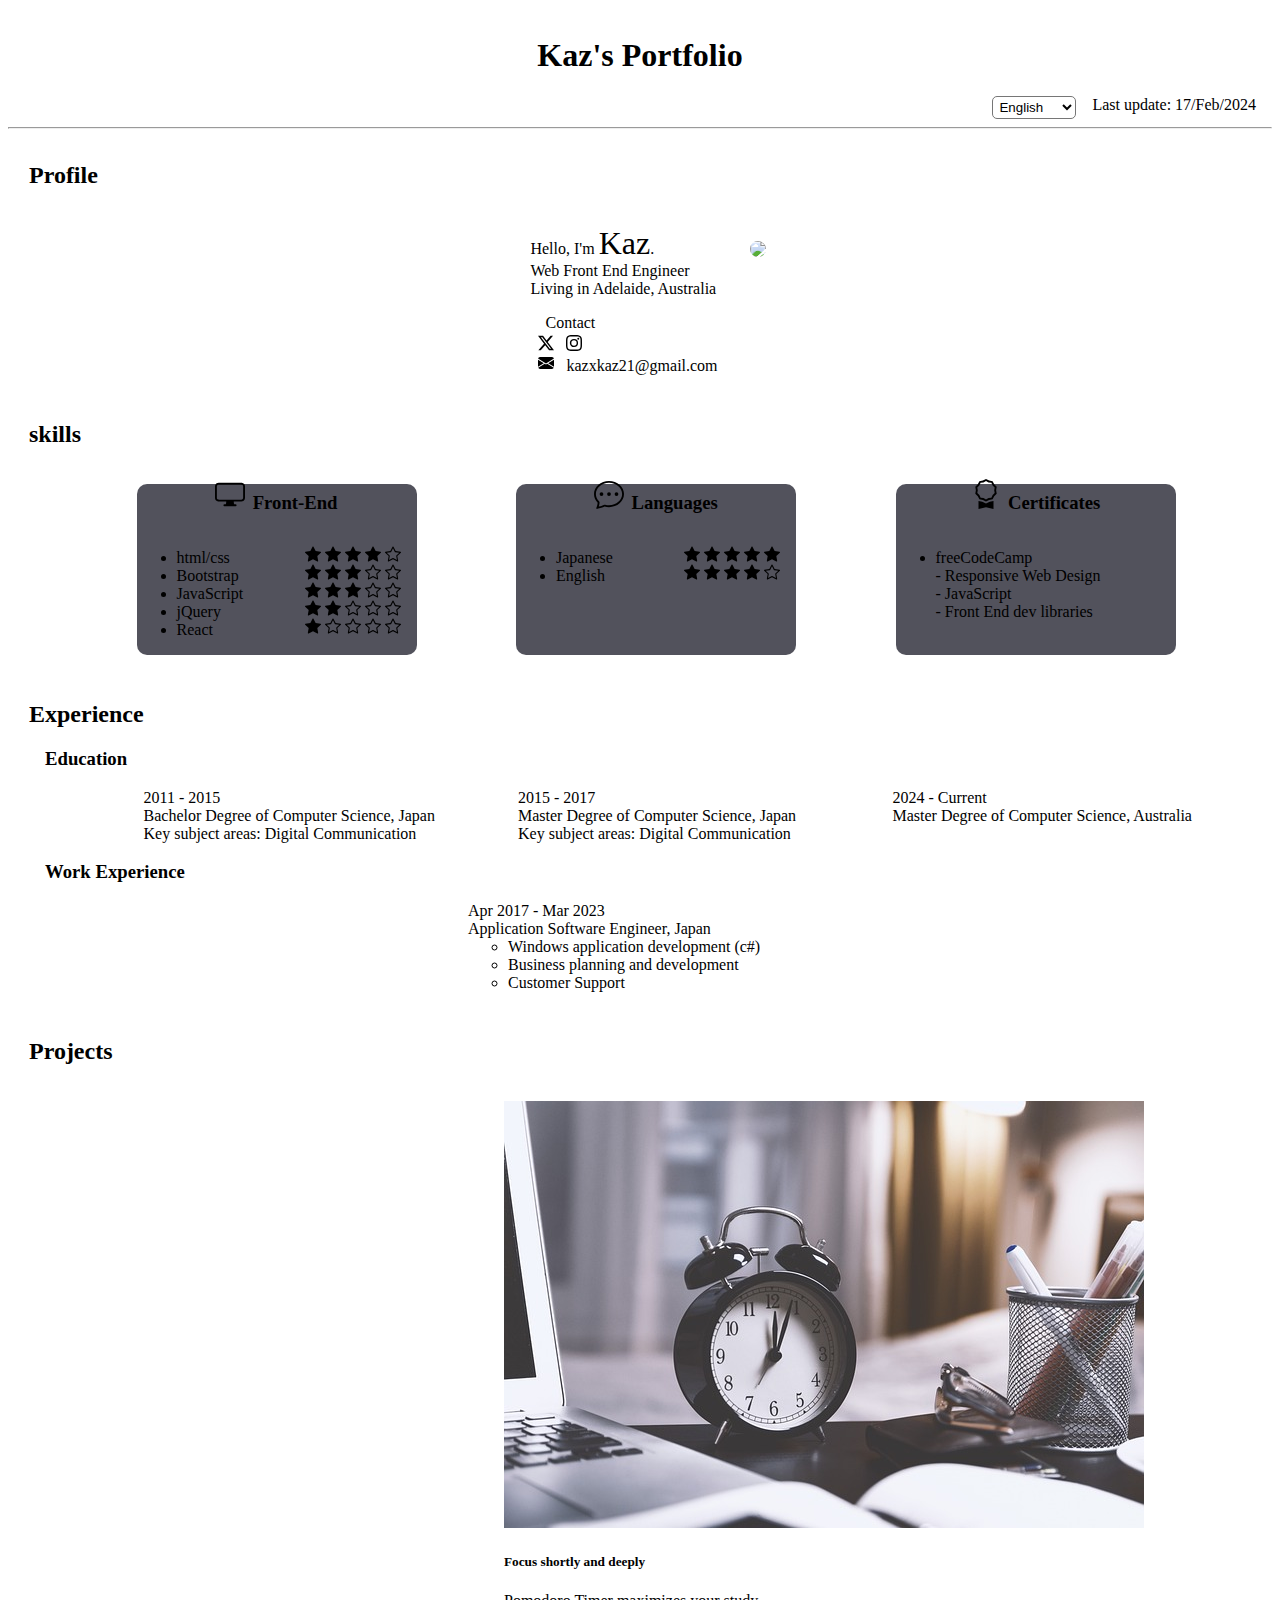
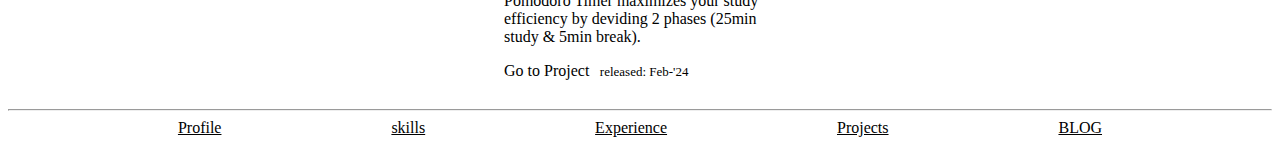
==== commit 015cae89: "remove career details" ====
--- a/index/index.html
+++ b/index/index.html
@@ -11,6 +11,7 @@
         
         <link href="https://cdn.jsdelivr.net/npm/bootstrap@5.3.2/dist/css/bootstrap.min.css" rel="stylesheet" integrity="sha384-T3c6CoIi6uLrA9TneNEoa7RxnatzjcDSCmG1MXxSR1GAsXEV/Dwwykc2MPK8M2HN" crossorigin="anonymous">
         <link rel="stylesheet" href="style.css"> 
+        <script src="https://code.jquery.com/jquery-1.9.1.min.js"></script>
     </head>
     <body>
         <header>
@@ -22,21 +23,21 @@
                         <option value="japanese">Japanese</option>
                     </select>
                 </div>
-                <div id="update"><span id="update-title">Latest update</span>: <span id="update-date">17/Feb/2024</span></div>
+                <div id="update"><span id="update-title"></span>: <span id="update-date"></span></div>
             </div>
             <hr>  
         </header>
         <main>
             <div class="pf-container2">
-                <h2  id="profile">Profile</h2>
+                <h2  id="profile"></h2>
                 <div class="h-flex flex-center" id="profile-box">
                     <div class="flex-l" id="profile-description-box">
                         <p id="profile-description">
                             Hello, I'm <span class="emphasized-text">Kaz</span>.</br>
-                            <span id="job-title">Web Front End Engineer</span></br>
-                            <span id="home-address">Living in Adelaide, Australia</span>
+                            <span id="job-title"></span></br>
+                            <span id="home-address"></span>
                         </p>
-                        <div id="contact" class="bg-primary rounded-3">Contact</div>
+                        <div id="contact" class="bg-primary rounded-3"></div>
                         <div class="sns-icons">
                             <a id="x-icon" href="https://twitter.com/kazxkaz21_" target="_blank">
                                 <svg xmlns="http://www.w3.org/2000/svg" width="16" height="16" fill="currentColor" class="bi bi-twitter-x" viewBox="0 0 16 16">
@@ -61,14 +62,14 @@
                 </div>
             </div>
             <div class="pf-container2">
-                <h2 id="skills">Skills</h2>
+                <h2 id="skills"></h2>
                 <div class="pf-container3 h-flex flex-evenly">
                     <div class="skill-container">
                         <div class="skill-category-container">
                             <svg class="skill-category-icon" xmlns="http://www.w3.org/2000/svg" width="16" height="16" fill="currentColor" class="bi bi-display" viewBox="0 0 16 16">
                                 <path d="M0 4s0-2 2-2h12s2 0 2 2v6s0 2-2 2h-4q0 1 .25 1.5H11a.5.5 0 0 1 0 1H5a.5.5 0 0 1 0-1h.75Q6 13 6 12H2s-2 0-2-2zm1.398-.855a.76.76 0 0 0-.254.302A1.5 1.5 0 0 0 1 4.01V10c0 .325.078.502.145.602q.105.156.302.254a1.5 1.5 0 0 0 .538.143L2.01 11H14c.325 0 .502-.078.602-.145a.76.76 0 0 0 .254-.302 1.5 1.5 0 0 0 .143-.538L15 9.99V4c0-.325-.078-.502-.145-.602a.76.76 0 0 0-.302-.254A1.5 1.5 0 0 0 13.99 3H2c-.325 0-.502.078-.602.145"/>
                             </svg>
-                            <h3 class="skill-category-name" id="front-end">Front-End</h3>
+                            <h3 class="skill-category-name" id="front-end"></h3>
                         </div>
                         
                         <ul>
@@ -174,7 +175,7 @@
                             <svg class="skill-category-icon" xmlns="http://www.w3.org/2000/svg" width="16" height="16" fill="currentColor" class="bi bi-pc" viewBox="0 0 16 16">
                                 <path d="M5 0a1 1 0 0 0-1 1v14a1 1 0 0 0 1 1h6a1 1 0 0 0 1-1V1a1 1 0 0 0-1-1zm.5 14a.5.5 0 1 1 0 1 .5.5 0 0 1 0-1m2 0a.5.5 0 1 1 0 1 .5.5 0 0 1 0-1M5 1.5a.5.5 0 0 1 .5-.5h5a.5.5 0 0 1 0 1h-5a.5.5 0 0 1-.5-.5M5.5 3h5a.5.5 0 0 1 0 1h-5a.5.5 0 0 1 0-1"/>
                               </svg>
-                            <h3 class="skill-category-name" id="back-end">Back-End</h3>
+                            <h3 class="skill-category-name" id="back-end"></h3>
                         </div>
                         <ul>
                             <li>Python
@@ -323,6 +324,55 @@
                                     </svg>
                                     <svg xmlns="http://www.w3.org/2000/svg" width="16" height="16" fill="currentColor" class="bi bi-star" viewBox="0 0 16 16">
                                         <path d="M2.866 14.85c-.078.444.36.791.746.593l4.39-2.256 4.389 2.256c.386.198.824-.149.746-.592l-.83-4.73 3.522-3.356c.33-.314.16-.888-.282-.95l-4.898-.696L8.465.792a.513.513 0 0 0-.927 0L5.354 5.12l-4.898.696c-.441.062-.612.636-.283.95l3.523 3.356-.83 4.73zm4.905-2.767-3.686 1.894.694-3.957a.56.56 0 0 0-.163-.505L1.71 6.745l4.052-.576a.53.53 0 0 0 .393-.288L8 2.223l1.847 3.658a.53.53 0 0 0 .393.288l4.052.575-2.906 2.77a.56.56 0 0 0-.163.506l.694 3.957-3.686-1.894a.5.5 0 0 0-.461 0z"/>
+                                    </svg>
+                                    <svg xmlns="http://www.w3.org/2000/svg" width="16" height="16" fill="currentColor" class="bi bi-star" viewBox="0 0 16 16">
+                                        <path d="M2.866 14.85c-.078.444.36.791.746.593l4.39-2.256 4.389 2.256c.386.198.824-.149.746-.592l-.83-4.73 3.522-3.356c.33-.314.16-.888-.282-.95l-4.898-.696L8.465.792a.513.513 0 0 0-.927 0L5.354 5.12l-4.898.696c-.441.062-.612.636-.283.95l3.523 3.356-.83 4.73zm4.905-2.767-3.686 1.894.694-3.957a.56.56 0 0 0-.163-.505L1.71 6.745l4.052-.576a.53.53 0 0 0 .393-.288L8 2.223l1.847 3.658a.53.53 0 0 0 .393.288l4.052.575-2.906 2.77a.56.56 0 0 0-.163.506l.694 3.957-3.686-1.894a.5.5 0 0 0-.461 0z"/>
+                                    </svg>
+                                </div>
+                            </li>
+                        </ul>
+                    </div>
+                    <div class="skill-container">
+                        <div class="skill-category-container">
+                            <svg class="skill-category-icon" xmlns="http://www.w3.org/2000/svg" width="16" height="16" fill="currentColor" class="bi bi-chat-dots" viewBox="0 0 16 16">
+                                <path d="M5 8a1 1 0 1 1-2 0 1 1 0 0 1 2 0m4 0a1 1 0 1 1-2 0 1 1 0 0 1 2 0m3 1a1 1 0 1 0 0-2 1 1 0 0 0 0 2"/>
+                                <path d="m2.165 15.803.02-.004c1.83-.363 2.948-.842 3.468-1.105A9 9 0 0 0 8 15c4.418 0 8-3.134 8-7s-3.582-7-8-7-8 3.134-8 7c0 1.76.743 3.37 1.97 4.6a10.4 10.4 0 0 1-.524 2.318l-.003.011a11 11 0 0 1-.244.637c-.079.186.074.394.273.362a22 22 0 0 0 .693-.125m.8-3.108a1 1 0 0 0-.287-.801C1.618 10.83 1 9.468 1 8c0-3.192 3.004-6 7-6s7 2.808 7 6-3.004 6-7 6a8 8 0 0 1-2.088-.272 1 1 0 0 0-.711.074c-.387.196-1.24.57-2.634.893a11 11 0 0 0 .398-2"/>
+                            </svg>
+                            <h3 class="skill-category-name" id="language-skills"></h3>
+                        </div>
+                        <ul>
+                            <li>Japanese
+                                <div class="skill-level">
+                                    <svg xmlns="http://www.w3.org/2000/svg" width="16" height="16" fill="currentColor" class="bi bi-star-fill" viewBox="0 0 16 16">
+                                        <path d="M3.612 15.443c-.386.198-.824-.149-.746-.592l.83-4.73L.173 6.765c-.329-.314-.158-.888.283-.95l4.898-.696L7.538.792c.197-.39.73-.39.927 0l2.184 4.327 4.898.696c.441.062.612.636.282.95l-3.522 3.356.83 4.73c.078.443-.36.79-.746.592L8 13.187l-4.389 2.256z"/>
+                                    </svg>
+                                    <svg xmlns="http://www.w3.org/2000/svg" width="16" height="16" fill="currentColor" class="bi bi-star-fill" viewBox="0 0 16 16">
+                                        <path d="M3.612 15.443c-.386.198-.824-.149-.746-.592l.83-4.73L.173 6.765c-.329-.314-.158-.888.283-.95l4.898-.696L7.538.792c.197-.39.73-.39.927 0l2.184 4.327 4.898.696c.441.062.612.636.282.95l-3.522 3.356.83 4.73c.078.443-.36.79-.746.592L8 13.187l-4.389 2.256z"/>
+                                    </svg>
+                                    <svg xmlns="http://www.w3.org/2000/svg" width="16" height="16" fill="currentColor" class="bi bi-star-fill" viewBox="0 0 16 16">
+                                        <path d="M3.612 15.443c-.386.198-.824-.149-.746-.592l.83-4.73L.173 6.765c-.329-.314-.158-.888.283-.95l4.898-.696L7.538.792c.197-.39.73-.39.927 0l2.184 4.327 4.898.696c.441.062.612.636.282.95l-3.522 3.356.83 4.73c.078.443-.36.79-.746.592L8 13.187l-4.389 2.256z"/>
+                                    </svg>
+                                    <svg xmlns="http://www.w3.org/2000/svg" width="16" height="16" fill="currentColor" class="bi bi-star-fill" viewBox="0 0 16 16">
+                                        <path d="M3.612 15.443c-.386.198-.824-.149-.746-.592l.83-4.73L.173 6.765c-.329-.314-.158-.888.283-.95l4.898-.696L7.538.792c.197-.39.73-.39.927 0l2.184 4.327 4.898.696c.441.062.612.636.282.95l-3.522 3.356.83 4.73c.078.443-.36.79-.746.592L8 13.187l-4.389 2.256z"/>
+                                    </svg>
+                                    <svg xmlns="http://www.w3.org/2000/svg" width="16" height="16" fill="currentColor" class="bi bi-star-fill" viewBox="0 0 16 16">
+                                        <path d="M3.612 15.443c-.386.198-.824-.149-.746-.592l.83-4.73L.173 6.765c-.329-.314-.158-.888.283-.95l4.898-.696L7.538.792c.197-.39.73-.39.927 0l2.184 4.327 4.898.696c.441.062.612.636.282.95l-3.522 3.356.83 4.73c.078.443-.36.79-.746.592L8 13.187l-4.389 2.256z"/>
+                                    </svg>
+                                </div>
+                            </li>
+                            <li>English
+                                <div class="skill-level">
+                                    <svg xmlns="http://www.w3.org/2000/svg" width="16" height="16" fill="currentColor" class="bi bi-star-fill" viewBox="0 0 16 16">
+                                        <path d="M3.612 15.443c-.386.198-.824-.149-.746-.592l.83-4.73L.173 6.765c-.329-.314-.158-.888.283-.95l4.898-.696L7.538.792c.197-.39.73-.39.927 0l2.184 4.327 4.898.696c.441.062.612.636.282.95l-3.522 3.356.83 4.73c.078.443-.36.79-.746.592L8 13.187l-4.389 2.256z"/>
+                                    </svg>
+                                    <svg xmlns="http://www.w3.org/2000/svg" width="16" height="16" fill="currentColor" class="bi bi-star-fill" viewBox="0 0 16 16">
+                                        <path d="M3.612 15.443c-.386.198-.824-.149-.746-.592l.83-4.73L.173 6.765c-.329-.314-.158-.888.283-.95l4.898-.696L7.538.792c.197-.39.73-.39.927 0l2.184 4.327 4.898.696c.441.062.612.636.282.95l-3.522 3.356.83 4.73c.078.443-.36.79-.746.592L8 13.187l-4.389 2.256z"/>
+                                    </svg>
+                                    <svg xmlns="http://www.w3.org/2000/svg" width="16" height="16" fill="currentColor" class="bi bi-star-fill" viewBox="0 0 16 16">
+                                        <path d="M3.612 15.443c-.386.198-.824-.149-.746-.592l.83-4.73L.173 6.765c-.329-.314-.158-.888.283-.95l4.898-.696L7.538.792c.197-.39.73-.39.927 0l2.184 4.327 4.898.696c.441.062.612.636.282.95l-3.522 3.356.83 4.73c.078.443-.36.79-.746.592L8 13.187l-4.389 2.256z"/>
+                                    </svg>
+                                    <svg xmlns="http://www.w3.org/2000/svg" width="16" height="16" fill="currentColor" class="bi bi-star-fill" viewBox="0 0 16 16">
+                                        <path d="M3.612 15.443c-.386.198-.824-.149-.746-.592l.83-4.73L.173 6.765c-.329-.314-.158-.888.283-.95l4.898-.696L7.538.792c.197-.39.73-.39.927 0l2.184 4.327 4.898.696c.441.062.612.636.282.95l-3.522 3.356.83 4.73c.078.443-.36.79-.746.592L8 13.187l-4.389 2.256z"/>
                                     </svg>
                                     <svg xmlns="http://www.w3.org/2000/svg" width="16" height="16" fill="currentColor" class="bi bi-star" viewBox="0 0 16 16">
                                         <path d="M2.866 14.85c-.078.444.36.791.746.593l4.39-2.256 4.389 2.256c.386.198.824-.149.746-.592l-.83-4.73 3.522-3.356c.33-.314.16-.888-.282-.95l-4.898-.696L8.465.792a.513.513 0 0 0-.927 0L5.354 5.12l-4.898.696c-.441.062-.612.636-.283.95l3.523 3.356-.83 4.73zm4.905-2.767-3.686 1.894.694-3.957a.56.56 0 0 0-.163-.505L1.71 6.745l4.052-.576a.53.53 0 0 0 .393-.288L8 2.223l1.847 3.658a.53.53 0 0 0 .393.288l4.052.575-2.906 2.77a.56.56 0 0 0-.163.506l.694 3.957-3.686-1.894a.5.5 0 0 0-.461 0z"/>
@@ -337,7 +387,7 @@
                                 <path fill-rule="evenodd" d="M5 11.5a.5.5 0 0 1 .5-.5h9a.5.5 0 0 1 0 1h-9a.5.5 0 0 1-.5-.5m0-4a.5.5 0 0 1 .5-.5h9a.5.5 0 0 1 0 1h-9a.5.5 0 0 1-.5-.5m0-4a.5.5 0 0 1 .5-.5h9a.5.5 0 0 1 0 1h-9a.5.5 0 0 1-.5-.5"/>
                                 <path d="M2.242 2.194a.27.27 0 0 1 .516 0l.162.53c.035.115.14.194.258.194h.551c.259 0 .37.333.164.493l-.468.363a.28.28 0 0 0-.094.3l.173.569c.078.256-.213.462-.423.3l-.417-.324a.27.27 0 0 0-.328 0l-.417.323c-.21.163-.5-.043-.423-.299l.173-.57a.28.28 0 0 0-.094-.299l-.468-.363c-.206-.16-.095-.493.164-.493h.55a.27.27 0 0 0 .259-.194zm0 4a.27.27 0 0 1 .516 0l.162.53c.035.115.14.194.258.194h.551c.259 0 .37.333.164.493l-.468.363a.28.28 0 0 0-.094.3l.173.569c.078.255-.213.462-.423.3l-.417-.324a.27.27 0 0 0-.328 0l-.417.323c-.21.163-.5-.043-.423-.299l.173-.57a.28.28 0 0 0-.094-.299l-.468-.363c-.206-.16-.095-.493.164-.493h.55a.27.27 0 0 0 .259-.194zm0 4a.27.27 0 0 1 .516 0l.162.53c.035.115.14.194.258.194h.551c.259 0 .37.333.164.493l-.468.363a.28.28 0 0 0-.094.3l.173.569c.078.255-.213.462-.423.3l-.417-.324a.27.27 0 0 0-.328 0l-.417.323c-.21.163-.5-.043-.423-.299l.173-.57a.28.28 0 0 0-.094-.299l-.468-.363c-.206-.16-.095-.493.164-.493h.55a.27.27 0 0 0 .259-.194z"/>
                               </svg>
-                            <h3 class="skill-category-name" id="other-skills">Others</h3>
+                            <h3 class="skill-category-name" id="other-skills"></h3>
                         </div>
                         <ul>
                             <li>Wordpress
@@ -405,7 +455,7 @@
                                 <path d="M9.669.864 8 0 6.331.864l-1.858.282-.842 1.68-1.337 1.32L2.6 6l-.306 1.854 1.337 1.32.842 1.68 1.858.282L8 12l1.669-.864 1.858-.282.842-1.68 1.337-1.32L13.4 6l.306-1.854-1.337-1.32-.842-1.68zm1.196 1.193.684 1.365 1.086 1.072L12.387 6l.248 1.506-1.086 1.072-.684 1.365-1.51.229L8 10.874l-1.355-.702-1.51-.229-.684-1.365-1.086-1.072L3.614 6l-.25-1.506 1.087-1.072.684-1.365 1.51-.229L8 1.126l1.356.702z"/>
                                 <path d="M4 11.794V16l4-1 4 1v-4.206l-2.018.306L8 13.126 6.018 12.1z"/>
                             </svg>
-                            <h3 class="skill-category-name" id="certificates">Certificates</h3>
+                            <h3 class="skill-category-name" id="certificates"></h3>
                         </div>                        
                         <ul>
                             <li>freeCodeCamp</li>
@@ -417,41 +467,38 @@
                 </div>
             </div>
             <div class="pf-container2">
-                <h2 id="experience">Experience</h2>
+                <h2 id="experience"></h2>
                 <div class="pf-container3">
-                    <h3 id="education">Education</h3>
+                    <h3 id="education"></h3>
                     <ul class="h-flex flex-evenly" id="experience-list">
                         <li class="e-item">
                             <div class="e-title">2011 - 2015</div>
-                            <p id="education-ex-course-1">Department of Computer Science and Electrical Engineering (Bachelor Course)</p>
-			                <p id="education-ex-school-1">Kumamoto University, Japan</p>
-			                <p id="education-ex-key-1">Key subject areas: Digital Communication</p> 
+                            <p id="education-ex-course-1"></p>
+			                <p id="education-ex-key-1"></p> 
                         </li>
                         <li class="e-item">
                             <div class="e-title">2015 - 2017</div>
-                            <p id="education-ex-course-2">Graduate School of  Science and Technology (Master's Course)</p>
-			                <p id="education-ex-school-2">Kumamoto University, Japan</p>
-			                <p id="education-ex-key-2">Key subject areas: Digital Communication</p> 
+                            <p id="education-ex-course-2"></p>
+			                <p id="education-ex-key-2"></p> 
                         </li>
                         <li class="e-item">
-                            <div class="e-title">2024 - <span id="education-ex-current">Current</span></div>
-                            <p id="education-ex-course-3">Master of Computer Science</p>
-			                <p id="education-ex-school-3">Flinders University, Australia</p>
+                            <div class="e-title">2024 - <span id="education-ex-current"></span></div>
+                            <p id="education-ex-course-3"></p>
                         </li>
                     </ul>
 
                 </div>
                 <div class="pf-container3">
-                    <h3 id="work-experience">Work Experience</h3>
+                    <h3 id="work-experience"></h3>
                     <ul class="h-flex flex-evenly" id="experience-list">
                         <li class="w-item">
                             <div class="e-title">Apr 2017 - Mar 2023</div>
                             <div>
-                                <p id="work-ex-company-1">Mitsubishi Electric Corporation, Japan</p>
+                                <p id="work-ex-company-1"></p>
                                 <ul>
-                                    <li id="work-ex-item-1">Windows application development (c#)</li>
-                                    <li id="work-ex-item-2">Business planning and development</li>
-                                    <li id="work-ex-item-3">Customer Support</li>
+                                    <li id="work-ex-item-1"></li>
+                                    <li id="work-ex-item-2"></li>
+                                    <li id="work-ex-item-3"></li>
                                 </ul>
                             </div>
                         </li>
@@ -459,15 +506,15 @@
                 </div>
             </div>
             <div class="pf-container2">
-                <h2 id="portfolio-prj">Projects</h2>
+                <h2 id="portfolio-prj"></h2>
                 <div class="h-flex flex-evenly portfolio-prj-container">
                     <div class="card" style="width: 18rem;">
                         <img src="src/img/time-2980690_640.jpg" class="card-img-top" alt="...">
                         <div class="card-body">
-                          <h5 class="card-title">Focus shortly and deeply</h5>
-                          <p class="card-text" id="portfolio-prj-description-1">Pomodoro Timer maximizes your study efficiency by deviding 2 phases (25min study & 5min break).</p>
-                          <a href="./../PortfolioPrj/PomodoroTimer/index.html" class="btn btn-primary" id="portfolio-prj-go-1">Go to Project</a>
-                          <span class="release-date" id="portfolio-prj-release-1">released: Feb-'24</span>
+                          <h5 class="card-title" id="portfolio-prj-name-1"></h5>
+                          <p class="card-text" id="portfolio-prj-description-1"></p>
+                          <a href="./../PortfolioPrj/PomodoroTimer/index.html" class="btn btn-primary" id="portfolio-prj-go-1"></a>
+                          <span class="release-date" id="portfolio-prj-release-1"></span>
                         </div>
                     </div>
                     <!--
@@ -497,11 +544,11 @@
         <hr>
         <footer>
             <div class="h-flex flex-evenly">
-                <div class="footer-menus" id="footer-profile"><a href="#profile">Profile</a></div>
-                <div class="footer-menus" id="footer-skills"><a href="#skills">Skills</a></div>
-                <div class="footer-menus" id="footer-experience"><a href="#experience">Experience</a></div>
-                <div class="footer-menus" id="footer-portfolio-prj"><a href="#portfolio-prj">Portfolio Project</a></div>
-                <div class="footer-menus" id="footer-blog"><a href="https://slowlife-abroad.com/" target="_blank">BLOG</a></div>
+                <div class="footer-menus" ><a href="#profile" id="footer-profile"></a></div>
+                <div class="footer-menus" ><a href="#skills" id="footer-skills"></a></div>
+                <div class="footer-menus" ><a href="#experience" id="footer-experience"></a></div>
+                <div class="footer-menus" ><a href="#portfolio-prj" id="footer-portfolio-prj"></a></div>
+                <div class="footer-menus" ><a href="https://slowlife-abroad.com/" id="footer-blog" target="_blank"></a></div>
             </div>
         </footer>
         <script src="src/script.js"></script>
